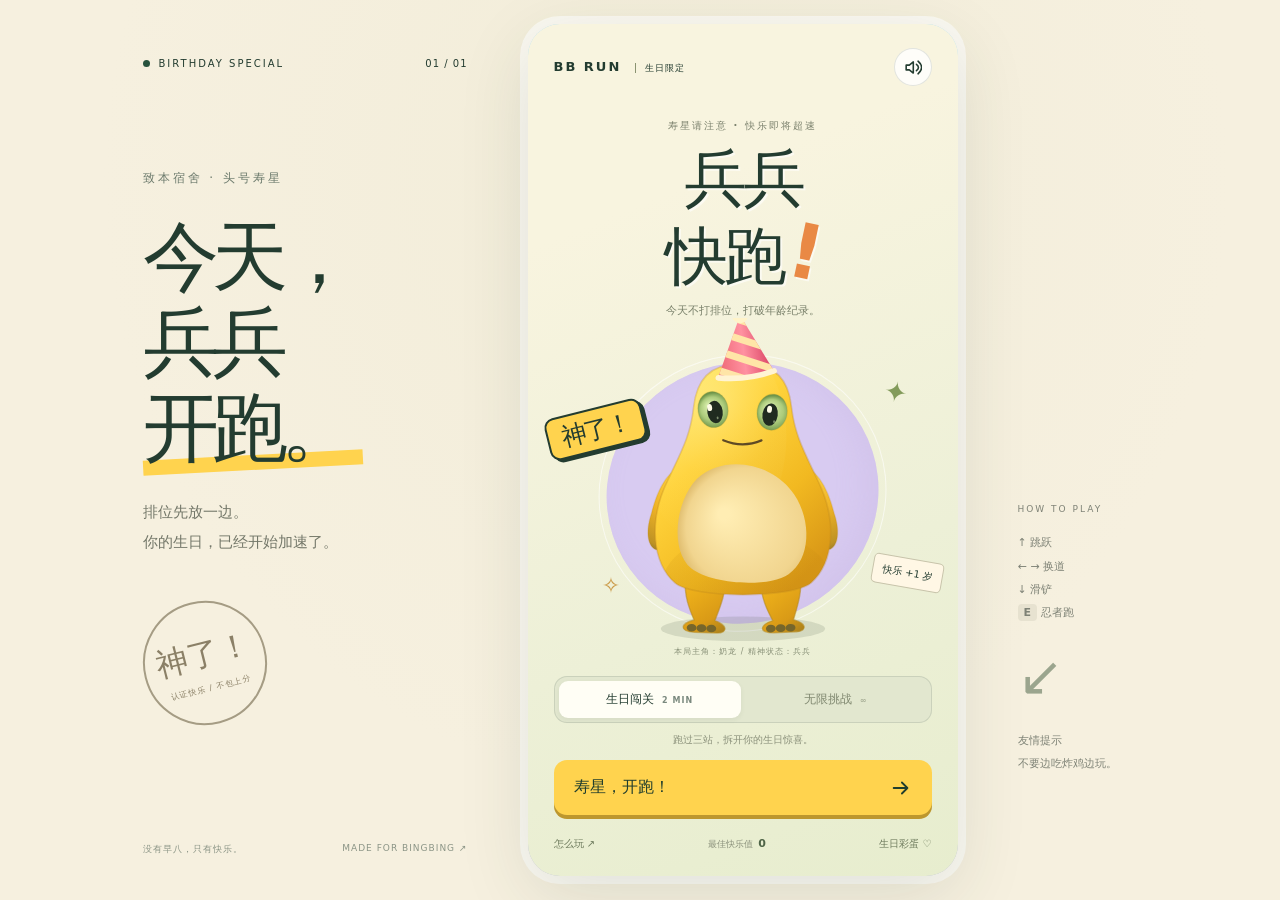
==== bingbing-run/index.html @ 2f6f2871 "Add Bingbing birthday runner in isolated bingbing-run directory" ====
<!doctype html>
<html lang="zh-CN">
<head>
  <meta charset="utf-8">
  <meta name="viewport" content="width=device-width, initial-scale=1, maximum-scale=1, viewport-fit=cover">
  <meta name="theme-color" content="#f6efdb">
  <meta name="description" content="兵兵快跑！奶龙、炸鸡、忍者跑——一份有点离谱的生日礼物。">
  <title>兵兵快跑 · 神了！寿星版</title>
  <link rel="icon" href="data:image/svg+xml,%3Csvg xmlns='http://www.w3.org/2000/svg' viewBox='0 0 64 64'%3E%3Crect width='64' height='64' rx='20' fill='%23ffce47'/%3E%3Cellipse cx='22' cy='27' rx='8' ry='10' fill='%2385ab65'/%3E%3Cellipse cx='43' cy='27' rx='8' ry='10' fill='%2385ab65'/%3E%3Cellipse cx='23' cy='29' rx='4' ry='6'/%3E%3Cellipse cx='42' cy='29' rx='4' ry='6'/%3E%3Cpath d='M23 44 Q32 49 42 44' stroke='%235b4328' fill='none' stroke-width='3'/%3E%3C/svg%3E">
  <style>
*{box-sizing:border-box} :root{--ink:#233c30;--paper:#f6f0df;--green:#28533e;--yellow:#ffd34e;--lilac:#cbb9f6;--coral:#ec755a;--muted:#7b8173;font-family:"PingFang SC","Microsoft YaHei",system-ui,sans-serif;color:var(--ink);background:var(--paper);font-synthesis:none} body{margin:0;overscroll-behavior:none}button{font:inherit;cursor:pointer;-webkit-tap-highlight-color:transparent;touch-action:manipulation;color:inherit}button:focus-visible{outline:3px solid #a17be8;outline-offset:4px}button:disabled{cursor:default}svg{width:24px;height:24px;fill:none;stroke:currentColor;stroke-width:2;stroke-linecap:round;stroke-linejoin:round}.svg-library{width:0;height:0;position:absolute}[hidden]{display:none!important}.desktop-layout{display:flex;align-items:center;justify-content:center;gap:60px;min-height:100svh;padding:24px 36px;background:radial-gradient(ellipse at 52% 20%,#eae6cd55,transparent 60%)}.editorial{width:325px;align-self:stretch;display:flex;flex-direction:column;justify-content:space-between;padding:34px 0 20px}.edition{font-size:10px;letter-spacing:2px;display:flex;align-items:center;gap:9px}.edition>span:last-child{margin-left:auto;letter-spacing:1px}.green-dot{width:7px;height:7px;border-radius:50%;background:var(--green)}.small-label{font-size:12px;letter-spacing:3px;opacity:.65}.editorial h2{font-size:76px;line-height:1.12;font-weight:900;letter-spacing:-7px;margin:27px 0}.scribble{position:relative;display:block}.scribble:after{content:"";position:absolute;height:15px;width:220px;background:var(--yellow);left:0;bottom:0;z-index:-1;transform:rotate(-3deg)}.editorial-main{isolation:isolate}.editorial-main>p{font-size:15px;line-height:2;color:#737769}.editorial-stamp{border:2px solid #a59c84;border-radius:50%;width:124px;height:124px;display:flex;justify-content:center;align-items:center;flex-direction:column;color:#8b8067;transform:rotate(-14deg);font-size:32px;font-weight:900;margin:44px 0 20px}.editorial-stamp span{font-size:8px;letter-spacing:1px;font-weight:500;margin-top:6px}.editorial-footer{font-size:9px;letter-spacing:1px;display:flex;justify-content:space-between;opacity:.5}.game-shell{position:relative;width:430px;height:min(880px,calc(100svh - 48px));min-height:590px;overflow:hidden;border-radius:32px;background:#ecf3d9;box-shadow:0 20px 70px #263e3020,0 0 0 8px #fff9;flex-shrink:0;isolation:isolate;touch-action:none;user-select:none;-webkit-user-select:none}#world{width:100%;height:100%;display:block;position:absolute;inset:0;touch-action:none}.desktop-note{width:120px;font-size:11px;line-height:2.1;align-self:flex-end;margin-bottom:90px;color:#7e8276}.desktop-note>span{font-size:9px;letter-spacing:2px}.desktop-note b{background:#e7e2d0;border-radius:4px;padding:2px 6px}.note-doodle{font-size:55px;line-height:1;margin:25px 0;color:#9ba58e}.screen{position:absolute;inset:0;z-index:5}.home-screen{display:flex;flex-direction:column;padding:24px 26px 20px;background:linear-gradient(158deg,#f8f4df 22%,#edf0d7 65%,#e7edce);overflow:hidden}.home-header{display:flex;align-items:center;justify-content:space-between;flex-shrink:0}.mini-brand{font-size:13px;letter-spacing:2px;font-weight:900}.mini-brand span{font-size:9px;letter-spacing:1px;font-weight:500;margin-left:7px;padding-left:9px;border-left:1px solid #8a9371}.icon-btn{display:grid;place-items:center;width:38px;height:38px;border:1px solid #233c3020;border-radius:50%;background:#fffc;flex-shrink:0}.icon-btn svg{width:19px;height:19px}.home-title{padding-top:28px;text-align:center;flex-shrink:0}.eyebrow{font-size:10px;letter-spacing:2px;font-weight:600;color:#7c826e}.home-title h1{font-size:63px;line-height:1.04;letter-spacing:-4px;margin:13px 0 10px;font-weight:950;text-shadow:2px 2px 0 #fff9}.home-title h1>span{display:block}.title-exclaim{color:#e98945;font-size:76px;display:inline-block;transform:rotate(12deg);margin-left:6px}.home-title p{font-size:11px;color:#79806a;margin:12px 0 0}.home-art{position:relative;min-height:150px;flex:1;isolation:isolate;margin:0 -12px}.home-art canvas{position:absolute;inset:0;width:100%;height:100%;z-index:2}.art-orbit{position:absolute;width:68%;height:75%;border-radius:50%;background:#d8cbf1;transform:rotate(-18deg);left:16%;top:13%;box-shadow:inset -10px -10px 30px #b9a7d730}.art-orbit:after{content:"";position:absolute;border:1px solid #fff9;border-radius:50%;inset:-8px}.sticker{position:absolute;z-index:3;white-space:nowrap}.sticker-one{left:4px;top:26%;transform:rotate(-14deg);background:var(--yellow);color:var(--ink);font-size:25px;font-weight:950;letter-spacing:-2px;border:2px solid var(--ink);border-radius:10px;padding:3px 13px;box-shadow:3px 3px 0 var(--ink)}.sticker-two{right:0;bottom:22%;background:#fff7e5;border:1px solid #c8c4ab;border-radius:5px;font-size:10px;padding:7px 9px;transform:rotate(10deg)}.art-star{position:absolute;font-size:28px;color:#839b5b}.star-one{right:9%;top:17%;transform:rotate(12deg)}.star-two{left:15%;bottom:19%;color:#cb9a48;font-size:22px}.art-floor{position:absolute;bottom:2%;left:0;right:0;text-align:center;font-size:8px;letter-spacing:1px;color:#889077;z-index:3}.home-actions{flex-shrink:0;padding-top:12px}.mode-tabs{display:flex;border:1px solid #233c3020;background:#e2e7cf;border-radius:13px;padding:4px;gap:4px}.mode-tab{flex:1;padding:10px 4px;border:0;background:transparent;border-radius:9px;font-size:12px;font-weight:700;color:#818971}.mode-tab span{font-size:8px;letter-spacing:1px;margin-left:4px;opacity:.6}.mode-tab.active{background:#fffef5;box-shadow:0 2px 5px #283c3010;color:var(--ink)}.mode-description{text-align:center;font-size:10px;color:#8b917b;margin:10px 0 13px}.primary-button{min-height:55px;border:0;border-radius:13px;background:var(--yellow);color:#213e2d;font-size:16px;font-weight:900;display:flex;align-items:center;justify-content:space-between;gap:12px;width:100%;padding:14px 20px;box-shadow:0 4px 0 #bd972e;transition:transform .12s,box-shadow .12s}.primary-button:active{transform:translateY(3px);box-shadow:0 1px 0 #bd972e}.primary-button svg{width:22px;height:22px}.home-bottom{display:flex;align-items:center;justify-content:space-between;margin-top:17px;color:#8b917c;gap:4px;font-size:9px}.home-bottom b{color:#4e6447;font-size:11px;margin-left:2px}.text-button{font-size:10px;background:transparent;border:0;padding:5px 0;color:#6d7a5c}.hud{position:absolute;top:0;left:0;right:0;padding:20px 20px 0;z-index:3;background:linear-gradient(#f8f3dfcc,transparent);pointer-events:none}.hud-top{display:flex;align-items:flex-start;justify-content:space-between}.score-box{display:grid;grid-template-columns:auto auto;align-items:center;gap:0 12px}.hud-label{font-size:9px;letter-spacing:1px;grid-column:1/-1}.score-box>strong{font-size:33px;font-weight:950;letter-spacing:-1px;font-variant-numeric:tabular-nums;line-height:1.3}.coin-counter{font-size:13px;color:#af7726;background:#fff9;border:1px solid #fff;border-radius:20px;padding:4px 9px}.coin-counter b{font-size:12px;color:#6a5a2b}.hud-tools{display:flex;gap:7px;pointer-events:auto}.hud-lower{display:flex;align-items:center;gap:9px;margin-top:9px}.hearts{display:flex;gap:3px}.hearts svg{width:17px;height:17px;fill:#e96e61;stroke:#e96e61;stroke-width:0}.hearts svg.empty{fill:#233c3030;stroke:none}.stage-pill{font-size:9px;background:#fff9;border:1px solid #fff;border-radius:20px;padding:5px 9px;margin-left:auto}.run-clock{font-size:12px;font-weight:850;min-width:34px;font-variant-numeric:tabular-nums}.progress-track{margin-top:8px;height:4px;border-radius:8px;background:#30452c24;overflow:hidden}.progress-track>div{height:100%;width:0;background:#315d3e;transition:width .1s linear}.power-status{margin:12px auto 0;width:max-content;font-size:11px;background:#ffda57;border:1px solid #ffefb3;padding:7px 15px;border-radius:20px;font-weight:800;box-shadow:0 3px 12px #7d6b2320}.controls{position:absolute;z-index:3;bottom:0;left:0;right:0;padding:13px 17px 15px;background:linear-gradient(transparent,#294832a0);touch-action:none}.control-row{display:flex;align-items:center;justify-content:space-between;gap:7px}.control-key{width:49px;height:49px;display:grid;place-items:center;background:#fff6;border:1.5px solid #fffa;color:#264d39;border-radius:16px;backdrop-filter:blur(5px);-webkit-backdrop-filter:blur(5px)}.control-key:active{background:#ffdb73;transform:scale(.94)}.control-key svg{width:22px;height:22px}.flip{transform:scaleX(-1)}.skill-key{display:flex;flex-direction:column;align-items:center;justify-content:center;width:76px;height:66px;border:2px solid #fff4;border-radius:24px;background:var(--yellow);box-shadow:0 4px 0 #a37729;color:#294a32;font-size:10px;font-weight:900;margin:0 5px}.skill-key svg{fill:#35583a;stroke:none;width:25px;height:25px}.skill-key:not(:disabled){animation:skill-glow 2s ease-in-out infinite}.skill-key:disabled{background:#d3d8c1;box-shadow:0 3px 0 #6e7d64;opacity:.8}.controls p{font-size:8px;color:#fffd;letter-spacing:.5px;text-align:center;margin:11px 0 0}.meme-layer{position:absolute;inset:0;pointer-events:none;z-index:6;overflow:hidden}.meme{position:absolute;width:100%;text-align:center;top:29%;font-size:56px;line-height:1.1;font-weight:950;letter-spacing:-4px;color:#ffdc4a;text-shadow:3px 3px 0 #294232,-2px -2px 0 #294232,2px -2px 0 #294232,-2px 2px 0 #294232,0 7px 0 #29423244;transform:rotate(-8deg);animation:meme-pop 1.8s both}.meme small{display:block;font-size:12px;font-weight:800;letter-spacing:1px;color:white;text-shadow:1px 2px 0 #294232;margin-top:13px}.meme.kind-hit{color:#ffd1c2;font-size:37px;letter-spacing:-2px}.meme.kind-stage{font-size:32px;letter-spacing:0;color:#fff5cf;transform:rotate(0);top:24%}.meme.kind-pickup{font-size:34px;color:#ffdb55;letter-spacing:-1px}.toast{position:absolute;z-index:7;left:50%;top:47%;transform:translateX(-50%);padding:12px 18px;background:#243e31ed;color:#fff7df;border:1px solid #ffffff30;border-radius:14px;font-size:12px;text-align:center;max-width:86%;width:max-content;box-shadow:0 4px 20px #233c3020;pointer-events:none;line-height:1.7}.countdown{position:absolute;z-index:8;inset:0;display:flex;align-items:center;justify-content:center;background:#27473633;color:var(--yellow);font-size:110px;font-weight:950;text-shadow:4px 5px 0 #213b2c;pointer-events:none}.countdown span{display:inline-block;animation:count-pop .9s both}.modal-layer{position:absolute;inset:0;z-index:10;background:#1b302477;backdrop-filter:blur(7px);-webkit-backdrop-filter:blur(7px);padding:22px;display:grid;place-items:center}.modal-card{width:100%;border:1px solid #fff9;background:#faf5e5;border-radius:25px;padding:30px 25px;box-shadow:0 10px 50px #18352630;text-align:center;max-height:100%;overflow-y:auto}.modal-card h2{font-size:30px;letter-spacing:-1px;line-height:1.3;font-weight:950;margin:17px 0 10px}.modal-card>p{font-size:12px;line-height:1.9;color:#899078}.help-grid{display:grid;grid-template-columns:1fr 1fr;text-align:left;gap:18px 15px;margin:26px 0 22px}.help-grid>div{display:grid;grid-template-columns:31px 1fr;align-items:center;gap:2px 9px}.help-grid b{font-size:28px;grid-row:1/3;color:#54744d}.help-grid strong{font-size:13px}.help-grid span{font-size:9px;color:#8c937d}.help-card .help-tip{font-size:10px;margin-bottom:23px;text-align:left;line-height:2}.secondary-button{background:transparent;border:1px solid #2c493c25;border-radius:12px;min-height:43px;width:100%;font-size:12px;margin-top:13px}.pause-card .primary-button{margin-top:27px}.result-badge{border:2px solid #8b956b;color:#7f8f5a;font-weight:950;font-size:20px;border-radius:7px;width:max-content;padding:6px 13px;transform:rotate(-9deg);margin:24px auto 12px}.result-score{border-top:1px solid #344c3020;margin-top:20px;padding-top:15px;display:flex;flex-direction:column}.result-score>span:first-child{font-size:10px;color:#7c866c}.result-score>strong{font-size:50px;font-weight:950;letter-spacing:-2px}.result-score>span:last-child{font-size:10px;color:#c18132}.result-stats{display:flex;justify-content:space-between;margin:17px 0 27px}.result-stats>div{display:flex;flex-direction:column;gap:5px;flex:1}.result-stats strong{font-size:17px}.result-stats span{font-size:9px;color:#8a927c}.result-gift{margin-top:15px;font-size:9px}.birthday-screen{background:#f6ebd7;z-index:11;overflow:hidden}.birthday-screen>canvas{position:absolute;inset:0;width:100%;height:100%;pointer-events:none;z-index:2}.birthday-inner{position:relative;z-index:3;height:100%;display:flex;align-items:center;flex-direction:column;padding:36px 29px 22px;text-align:center;justify-content:center}.birthday-tag{letter-spacing:3px;font-size:10px;border-bottom:1px solid #a7a18b;padding:0 10px 9px}.birthday-address{font-size:12px;letter-spacing:3px;margin-top:20px}.birthday-inner h2{font-size:47px;letter-spacing:-3px;line-height:1.25;font-weight:950;margin:12px 0 17px}.age-highlight{position:relative;display:inline-block;isolation:isolate}.age-highlight:after{content:"";position:absolute;background:#ffcf4c;width:100%;height:20px;bottom:5px;left:0;z-index:-1;transform:rotate(-5deg)}.birthday-inner>p{font-size:11px;line-height:2.1;color:#8b8b75;margin:0}.birthday-seal{margin:23px 0 28px;border:2px solid #b17a5e;color:#b17a5e;transform:rotate(-11deg);font-size:28px;font-weight:950;line-height:1;padding:13px 18px 9px;border-radius:7px}.birthday-seal span{display:block;font-size:8px;letter-spacing:3px;font-weight:600;margin-top:7px}.birthday-inner>.text-button{margin-top:18px;font-size:10px}.birthday-inner>.primary-button{font-size:13px;position:relative;z-index:3}.birthday-cake{width:130px;height:110px;position:relative;margin:22px 0 0;filter:drop-shadow(3px 6px 0 #d6c7ae80)}.cake-plate{position:absolute;bottom:0;width:140px;height:14px;border-radius:50%;background:#b2b99b;left:-5px}.cake-bottom{position:absolute;bottom:7px;width:120px;left:5px;height:51px;background:#e7b373;border-radius:4px 4px 15px 15px;display:flex;gap:18px;justify-content:center;align-items:center;border-bottom:10px solid #d19668}.cake-bottom:after{content:"";position:absolute;top:18px;left:0;right:0;height:6px;background:#ffefc2}.cake-bottom i{width:10px;height:10px;border-radius:50%;background:#da7564;z-index:1;transform:translateY(7px)}.cake-top{position:absolute;z-index:2;width:120px;height:32px;border-radius:50%;bottom:44px;left:5px;background:#fff4cb;border-bottom:8px solid #f5dca0}.candle{position:absolute;width:9px;height:37px;bottom:64px;left:60px;z-index:3;background:repeating-linear-gradient(40deg,#9b83bd 0,#9b83bd 5px,#eedff8 5px,#eedff8 10px);border-radius:3px}.candle i{position:absolute;bottom:100%;left:-1px;width:12px;height:19px;background:#ed9d3d;border-radius:80% 10% 65% 40%;transform:rotate(-20deg);animation:flame 1s infinite alternate}.rotate-tip{display:none}.toast:empty{display:none}.sound-off .icon-btn{opacity:.7}@keyframes count-pop{0%{transform:scale(.4);opacity:0}25%{transform:scale(1.1);opacity:1}80%{opacity:1}100%{transform:scale(1);opacity:0}}@keyframes meme-pop{0%{opacity:0;scale:.2;translate:0 20px}12%{opacity:1;scale:1.15;translate:0 0}25%{scale:1}78%{opacity:1}100%{opacity:0;translate:15px -20px;scale:1.04}}@keyframes skill-glow{50%{box-shadow:0 4px 0 #a37729,0 0 20px #ffdc6680}}@keyframes flame{to{transform:rotate(-5deg) scale(.85,1.1)}}
@media(min-width:701px) and (max-height:800px){.home-screen{padding:18px 24px 14px}.home-title{padding-top:12px}.home-title h1{font-size:52px}.title-exclaim{font-size:60px}.home-title p{margin-top:5px}.home-art{min-height:140px}.home-bottom{margin-top:13px}.home-actions{padding-top:4px}.primary-button{min-height:49px}.editorial h2{font-size:65px}.birthday-inner{padding:22px}.birthday-cake{transform:scale(.8);margin:5px 0 -10px}.birthday-inner h2{font-size:41px}.birthday-seal{margin:16px 0 20px}.birthday-address{margin-top:12px}}
@media(max-width:1150px){.desktop-layout{gap:35px}.editorial{width:260px}.editorial h2{font-size:65px}.desktop-note{display:none}}
@media(max-width:820px){.editorial{display:none}}
@media(max-width:700px){html,body{width:100%;height:100%;overflow:hidden}.desktop-layout{display:block;padding:0;min-height:0;height:100%;background:#edf0d7}.game-shell{width:100%;height:100%;height:100dvh;min-height:0;border-radius:0;box-shadow:none;max-width:500px;margin:0 auto}.home-screen{padding:calc(17px + env(safe-area-inset-top,0px)) 26px calc(18px + env(safe-area-inset-bottom,0px))}.home-title{padding-top:22px}.home-title h1{font-size:61px}.hud{padding-top:calc(16px + env(safe-area-inset-top,0px))}.controls{padding-bottom:calc(13px + env(safe-area-inset-bottom,0px))}.birthday-inner{padding-top:calc(27px + env(safe-area-inset-top,0px));padding-bottom:calc(23px + env(safe-area-inset-bottom,0px))}.modal-layer{padding-top:calc(20px + env(safe-area-inset-top,0px));padding-bottom:calc(20px + env(safe-area-inset-bottom,0px))}}
@media(max-height:740px) and (max-width:700px){.home-title{padding-top:12px}.home-title h1{font-size:51px;margin-top:9px}.title-exclaim{font-size:59px}.home-title p{margin-top:8px}.home-art{min-height:130px}.home-actions{padding-top:7px}.home-bottom{margin-top:13px}.primary-button{min-height:49px}.birthday-inner h2{font-size:41px}.birthday-seal{margin:16px 0 22px}.birthday-cake{transform:scale(.8);margin:5px 0 -10px}.birthday-address{margin-top:15px}.modal-card{padding:24px 20px}.modal-card h2{font-size:27px}.result-badge{margin-top:17px}.result-stats{margin:13px 0 20px}}
@media(max-height:610px){.home-title h1{font-size:40px;display:flex;justify-content:center;gap:2px;align-items:baseline}.home-title h1>span{display:inline}.title-exclaim{font-size:47px}.home-title .eyebrow{display:none}.home-title{padding-top:0}.home-art{min-height:100px}.home-title p{font-size:9px;margin-top:4px}.home-header{height:30px}.home-actions{padding-top:4px}.home-bottom{margin-top:9px}.art-floor{display:none}.mode-description{margin:7px 0}.home-bottom .text-button{font-size:9px}.birthday-inner h2{font-size:32px}.birthday-cake{height:80px;transform:scale(.65);margin:-12px 0 -22px}.birthday-seal{font-size:23px;padding:8px 12px;margin:13px 0 17px}.birthday-address{margin-top:10px}.birthday-inner>p{font-size:10px}.birthday-inner>.text-button{margin-top:11px}.birthday-inner>.primary-button{font-size:11px;min-height:43px}.controls{padding-top:5px}.controls p{display:none}.control-key{height:41px;width:42px}.skill-key{height:52px;width:65px}.home-screen{padding-top:12px;padding-bottom:12px}.birthday-tag{font-size:8px}.hud{padding-top:12px}.hud-lower{margin-top:2px}}
@media(orientation:landscape) and (max-height:500px){.game-shell{max-width:430px}.rotate-tip{display:block;position:absolute;z-index:15;bottom:5px;right:5px;font-size:8px;background:#fff9;padding:4px 6px;border-radius:5px}.home-art{min-height:55px}.home-title{display:none}.home-screen{padding:10px 30px}.home-actions{padding:0}.home-art .sticker-one{font-size:16px}.home-art .sticker-two{display:none}.home-bottom{margin-top:8px}.mode-tab{padding:7px 4px}.mode-description{display:none}.primary-button{min-height:42px;padding:9px 15px}.birthday-cake{display:none}.birthday-inner h2{font-size:28px;margin:6px 0}.birthday-tag,.birthday-address,.birthday-seal{display:none}.birthday-inner>p{font-size:9px}.birthday-inner>.primary-button{margin-top:10px}.birthday-inner{padding:12px 30px}.modal-card h2{font-size:22px}.help-grid{margin:10px 0;gap:9px}.help-card .help-tip{font-size:8px;margin:8px 0}.modal-card{padding:15px}.result-badge{display:none}.result-score{margin-top:8px;padding-top:6px}.result-score>strong{font-size:33px}.result-stats{margin:8px 0 12px}.result-card h2{font-size:22px;margin:8px 0}.result-card>p{margin:5px 0}.secondary-button{min-height:32px;margin-top:8px}.result-gift{margin-top:6px}}
@media(prefers-reduced-motion:reduce){.skill-key,.candle i{animation:none}.meme{animation-duration:1.4s}}

</style>
</head>
<body>
  <svg class="svg-library" aria-hidden="true"><defs>
    <symbol id="i-sound" viewBox="0 0 24 24"><path d="M4 9h4l5-4v14l-5-4H4zM17 8q5 4 0 8M19 4q9 8 0 16"/></symbol>
    <symbol id="i-muted" viewBox="0 0 24 24"><path d="M4 9h4l5-4v14l-5-4H4zM17 9l5 6m0-6-5 6"/></symbol>
    <symbol id="i-pause" viewBox="0 0 24 24"><path d="M8 5v14M16 5v14" stroke-width="4"/></symbol>
    <symbol id="i-arrow" viewBox="0 0 24 24"><path d="M4 12h15m-6-6 6 6-6 6"/></symbol>
    <symbol id="i-jump" viewBox="0 0 24 24"><path d="M5 20h14M12 16V3m-5 5 5-5 5 5"/></symbol>
    <symbol id="i-slide" viewBox="0 0 24 24"><path d="M4 20h16M12 3v12m-5-5 5 5 5-5"/></symbol>
    <symbol id="i-bolt" viewBox="0 0 24 24"><path d="m13 2-9 12h7l-1 8 10-13h-8z"/></symbol>
    <symbol id="i-heart" viewBox="0 0 24 24"><path d="M12 21 3.5 12.5C-2 6.5 6-1 12 6c6-7 14 .5 8.5 6.5z"/></symbol>
  </defs></svg>

  <main class="desktop-layout">
    <aside class="editorial" aria-label="游戏介绍">
      <div class="edition"><span class="green-dot"></span> BIRTHDAY SPECIAL <span>01 / 01</span></div>
      <div class="editorial-main"><span class="small-label">致本宿舍 · 头号寿星</span><h2>今天，<br>兵兵<span class="scribble">开跑。</span></h2>
      <p>排位先放一边。<br>你的生日，已经开始加速了。</p><div class="editorial-stamp">神了！<span>认证快乐 / 不包上分</span></div></div>
      <div class="editorial-footer"><span>没有早八，只有快乐。</span><span>MADE FOR BINGBING ↗</span></div>
    </aside>

    <section class="game-shell" id="game-shell" aria-label="兵兵快跑游戏">
      <canvas id="world" aria-label="三跑道跑酷画面"></canvas>
      <div id="hud" class="hud" hidden>
        <div class="hud-top"><div class="score-box"><span class="hud-label">快乐值</span><strong id="score">0</strong><span class="coin-counter">● <b id="coins">0</b></span></div>
          <div class="hud-tools"><button class="icon-btn sound-toggle" aria-label="关闭声音"><svg><use href="#i-sound"/></svg></button><button class="icon-btn" id="pause-button" aria-label="暂停游戏"><svg><use href="#i-pause"/></svg></button></div>
        </div>
        <div class="hud-lower"><div class="hearts" id="hearts" aria-label="剩余3条生命"></div><div class="stage-pill" id="stage-name">01 宿舍逃生</div><span class="run-clock" id="run-clock">02:00</span></div>
        <div class="progress-track"><div id="progress-fill"></div></div>
        <div class="power-status" id="power-status" hidden></div>
      </div>

      <section id="home" class="screen home-screen">
        <header class="home-header"><span class="mini-brand">BB RUN <span>生日限定</span></span><button class="icon-btn sound-toggle" aria-label="关闭声音"><svg><use href="#i-sound"/></svg></button></header>
        <div class="home-title"><span class="eyebrow">寿星请注意 · 快乐即将超速</span><h1>兵兵<span>快跑<span class="title-exclaim">!</span></span></h1><p>今天不打排位，打破年龄纪录。</p></div>
        <div class="home-art"><div class="art-orbit"></div><span class="sticker sticker-one">神了！</span><span class="sticker sticker-two">快乐 +1 岁</span><canvas id="hero" aria-label="戴生日帽的奶龙"></canvas><span class="art-star star-one">✦</span><span class="art-star star-two">✧</span><span class="art-floor">本局主角：奶龙 / 精神状态：兵兵</span></div>
        <div class="home-actions"><div class="mode-tabs" role="group" aria-label="选择模式"><button class="mode-tab active" data-mode="story" aria-pressed="true">生日闯关 <span>2 MIN</span></button><button class="mode-tab" data-mode="endless" aria-pressed="false">无限挑战 <span>∞</span></button></div>
          <p class="mode-description" id="mode-description">跑过三站，拆开你的生日惊喜。</p>
          <button class="primary-button" id="start-button"><span>寿星，开跑！</span><svg><use href="#i-arrow"/></svg></button>
          <div class="home-bottom"><button class="text-button" id="how-button">怎么玩 ↗</button><span>最佳快乐值 <b id="best-score">0</b></span><button class="text-button" id="gift-button">生日彩蛋 ♡</button></div>
        </div>
      </section>

      <div id="meme-layer" class="meme-layer" aria-live="polite"></div>
      <div id="toast" class="toast" role="status" hidden></div>
      <div id="countdown" class="countdown" hidden></div>

      <div id="controls" class="controls" hidden>
        <div class="control-row"><button class="control-key left-key" data-action="left" aria-label="向左换道"><svg class="flip"><use href="#i-arrow"/></svg></button><button class="control-key" data-action="right" aria-label="向右换道"><svg><use href="#i-arrow"/></svg></button><button class="skill-key" data-action="skill" id="skill-button"><svg><use href="#i-bolt"/></svg><span id="skill-label">忍者跑</span></button><button class="control-key" data-action="jump" aria-label="跳跃"><svg><use href="#i-jump"/></svg></button><button class="control-key" data-action="slide" aria-label="滑铲"><svg><use href="#i-slide"/></svg></button></div>
        <p id="control-hint">滑动屏幕也能操作 · 闪电按钮释放忍者跑</p>
      </div>

      <section class="modal-layer" id="help-modal" hidden aria-labelledby="help-title"><div class="modal-card help-card"><span class="eyebrow">寿星上路指南</span><h2 id="help-title">手速可以菜，<br>姿势必须帅。</h2><div class="help-grid"><div><b>↔</b><strong>左右滑</strong><span>换跑道，躲障碍</span></div><div><b>↑</b><strong>向上滑</strong><span>跳过路障和泡面</span></div><div><b>↓</b><strong>向下滑</strong><span>滑过横幅和晾衣杆</span></div><div><b>ϟ</b><strong>点忍者跑</strong><span>无敌冲刺＋吸道具</span></div></div><p class="help-tip">炸鸡加速 · 蛋糕无敌 · 金币攒大招<br>电脑：方向键 / WASD，空格跳跃，E 放大招，P 暂停。</p><button class="primary-button" id="help-close">懂了，神了！<svg><use href="#i-arrow"/></svg></button></div></section>

      <section class="modal-layer" id="pause-modal" hidden aria-labelledby="pause-title"><div class="modal-card pause-card"><span class="eyebrow">暂停一下 · 快乐不会跑掉</span><h2 id="pause-title">兵兵正在<br>中场炫鸡。</h2><p>休息好了，再来一把神操作。</p><button class="primary-button" id="resume-button">继续开跑 <svg><use href="#i-arrow"/></svg></button><button class="secondary-button" id="pause-home">回到首页</button></div></section>

      <section class="modal-layer" id="result-modal" hidden aria-labelledby="result-title"><div class="modal-card result-card"><span class="eyebrow" id="result-eyebrow">本次快乐已结算</span><div class="result-badge" id="result-badge">神了？</div><h2 id="result-title">人没事，<br>鸡桶还在。</h2><p id="result-subtitle">再跑一次，这次一定。</p><div class="result-score"><span>本次快乐值</span><strong id="result-score">0</strong><span id="new-record" hidden>✦ 新纪录！宿舍天花板 ✦</span></div><div class="result-stats"><div><strong id="result-distance">0m</strong><span>跑路距离</span></div><div><strong id="result-coins">0</strong><span>快乐金币</span></div><div><strong id="result-combo">0</strong><span>最高连击</span></div></div><button class="primary-button" id="retry-button">再来！我能神！<svg><use href="#i-arrow"/></svg></button><button class="secondary-button" id="result-home">回到首页</button><button class="text-button result-gift" id="result-gift">手速不够，祝福来凑 → 看生日彩蛋</button></div></section>

      <section class="screen birthday-screen" id="birthday" hidden aria-labelledby="birthday-title"><canvas id="confetti" aria-hidden="true"></canvas><div class="birthday-inner"><span class="birthday-tag">LEVEL UP · 年龄 +1</span><div class="birthday-cake" aria-hidden="true"><span class="candle"><i></i></span><div class="cake-top"></div><div class="cake-bottom"><i></i><i></i><i></i></div><div class="cake-plate"></div></div><span class="birthday-address">TO：兵兵</span><h2 id="birthday-title">恭喜你<br>又老了<span class="age-highlight">一岁！</span></h2><p>操作可以下饭，炸鸡必须管够。<br>新的一岁，愿你把把神了，天天快乐。</p><div class="birthday-seal">神了！<span>生日快乐认证</span></div><button class="primary-button" id="birthday-endless">年龄在涨，纪录也得涨 <svg><use href="#i-arrow"/></svg></button><button class="text-button" id="birthday-home">收下祝福，回到首页</button></div></section>
      <div id="rotate-tip" class="rotate-tip">竖着玩，寿星跑得更帅 ↗</div>
    </section>
    <aside class="desktop-note"><span>HOW TO PLAY</span><p>↑ 跳跃<br>← → 换道<br>↓ 滑铲<br><b>E</b> 忍者跑</p><div class="note-doodle">↙</div><p>友情提示<br>不要边吃炸鸡边玩。</p></aside>
  </main>
  <script>
/* Bing Bing's birthday dragon. Drawn with Canvas paths; no external assets. */
(function () {
  'use strict';

  const TAU = Math.PI * 2;
  const clamp = (n, lo, hi) => Math.max(lo, Math.min(hi, n));

  function ellipse(ctx, x, y, rx, ry, fill, rotation) {
    ctx.beginPath();
    ctx.ellipse(x, y, rx, ry, rotation || 0, 0, TAU);
    if (fill) { ctx.fillStyle = fill; ctx.fill(); }
  }

  function bodyPath(ctx) {
    ctx.beginPath();
    ctx.moveTo(0, -.975);
    ctx.bezierCurveTo(.116, -.983, .169, -.922, .179, -.817);
    ctx.bezierCurveTo(.191, -.714, .228, -.651, .274, -.552);
    ctx.bezierCurveTo(.347, -.403, .332, -.251, .250, -.178);
    ctx.bezierCurveTo(.188, -.120, -.184, -.120, -.248, -.178);
    ctx.bezierCurveTo(-.330, -.250, -.347, -.404, -.274, -.552);
    ctx.bezierCurveTo(-.228, -.651, -.190, -.714, -.179, -.817);
    ctx.bezierCurveTo(-.168, -.922, -.116, -.983, 0, -.975);
    ctx.closePath();
  }

  function drawLeg(ctx, side, phase, jump, front, idle, ninja) {
    const swing = idle ? 0 : Math.sin(phase + (side < 0 ? Math.PI : 0)) * (ninja ? .68 : 1);
    const lift = jump > .02 ? .055 * jump : Math.max(0, swing) * .055;
    const dx = side * .139 + swing * .026;
    const stretch = jump > .02 ? -.04 * jump : -swing * .012;
    ctx.save();
    ctx.translate(dx, -.156);
    ctx.rotate(side * -.04 + swing * .11);
    const leg = ctx.createLinearGradient(-.07, -.02, .075, .18);
    leg.addColorStop(0, '#f2b51b');
    leg.addColorStop(.65, '#d99a16');
    leg.addColorStop(1, '#9c791e');
    ctx.beginPath();
    ctx.moveTo(-.072, -.035);
    ctx.bezierCurveTo(-.076, .030, -.052, .079 - lift, -.035, .115 - lift + stretch);
    ctx.bezierCurveTo(-.085, .130 - lift + stretch, -.090, .158 - lift + stretch, -.031, .160 - lift + stretch);
    ctx.lineTo(.050, .160 - lift + stretch);
    ctx.bezierCurveTo(.093, .157 - lift + stretch, .087, .129 - lift + stretch, .041, .115 - lift + stretch);
    ctx.bezierCurveTo(.058, .065 - lift, .080, .006, .070, -.037);
    ctx.closePath();
    ctx.fillStyle = leg;
    ctx.fill();
    ctx.strokeStyle = '#b58b2390';
    ctx.lineWidth = .005;
    ctx.stroke();
    if (front) {
      const toeY = .144 - lift + stretch;
      for (let i = 0; i < 3; i++) {
        ellipse(ctx, -.043 + i * .036, toeY, .018, .014, '#76662b');
      }
    } else {
      ctx.beginPath();
      ctx.moveTo(-.065, .146 - lift + stretch);
      ctx.quadraticCurveTo(0, .168 - lift + stretch, .070, .146 - lift + stretch);
      ctx.strokeStyle = '#70612a';
      ctx.lineWidth = .013;
      ctx.lineCap = 'round';
      ctx.stroke();
    }
    ctx.restore();
  }

  function drawArm(ctx, side, phase, jump, front, idle, ninja) {
    const swing = idle ? Math.sin(phase * .35) * .08 : Math.sin(phase + (side < 0 ? 0 : Math.PI));
    ctx.save();
    ctx.translate(side * .227, -.575);
    // Both hands flare behind the runner in the unmistakably silly ninja pose.
    ctx.rotate(side * (ninja ? -1.03 - Math.sin(phase) * .035 : -.12 - swing * .26 - jump * .58));
    ctx.scale(side, 1);
    const arm = ctx.createLinearGradient(-.033, 0, .095, .30);
    arm.addColorStop(0, '#ffd746');
    arm.addColorStop(.50, '#efb326');
    arm.addColorStop(.86, '#be9224');
    arm.addColorStop(1, '#70632f');
    ctx.beginPath();
    ctx.moveTo(-.036, -.025);
    ctx.bezierCurveTo(.042, -.044, .077, .068, .086, .157);
    ctx.bezierCurveTo(.098, .218, .087, .274, .054, .285);
    ctx.bezierCurveTo(.040, .287, .035, .270, .039, .246);
    ctx.bezierCurveTo(.024, .286, .004, .283, .005, .249);
    ctx.bezierCurveTo(-.010, .278, -.028, .266, -.022, .232);
    ctx.bezierCurveTo(-.050, .239, -.057, .217, -.040, .190);
    ctx.bezierCurveTo(-.029, .138, -.075, .022, -.036, -.025);
    ctx.closePath();
    ctx.fillStyle = arm;
    ctx.fill();
    ctx.strokeStyle = '#bd8b1938';
    ctx.lineWidth = .005;
    ctx.stroke();
    ctx.beginPath();
    ctx.moveTo(.029, .038);
    ctx.quadraticCurveTo(.059, .100, .062, .164);
    ctx.strokeStyle = '#ffe17d70';
    ctx.lineWidth = .009;
    ctx.lineCap = 'round';
    ctx.stroke();
    ctx.restore();
  }

  function drawEyes(ctx, time, facing, happy) {
    const blinkPhase = ((time + .7) % 5.4);
    const blinking = blinkPhase > 5.24;
    for (const side of [-1, 1]) {
      const ex = side * .108;
      const ey = -.811 + (side === 1 ? .010 : 0);
      ctx.save();
      ctx.translate(ex, ey);
      ctx.rotate(side * .15);
      if (blinking) {
        ctx.beginPath();
        ctx.moveTo(-.047, .003);
        ctx.quadraticCurveTo(0, .025, .047, .003);
        ctx.lineWidth = .011;
        ctx.lineCap = 'round';
        ctx.strokeStyle = '#5e622c';
        ctx.stroke();
      } else {
        const eye = ctx.createRadialGradient(-.014, -.018, .004, .005, .005, .066);
        eye.addColorStop(0, '#d7ecaa');
        eye.addColorStop(.62, '#adcc7c');
        eye.addColorStop(1, '#6e954b');
        ellipse(ctx, 0, 0, .055, .066, eye);
        ctx.strokeStyle = '#9b983345';
        ctx.lineWidth = .004;
        ctx.stroke();
        ellipse(ctx, side * -.006 + facing * .010, .010, .028, .041, '#202b20');
        ellipse(ctx, -.011 + facing * .010, -.009, .009, .013, '#fffce7');
        ellipse(ctx, .012 + facing * .010, .033, .0035, .005, '#c6ddac88');
      }
      ctx.restore();
    }
    // Tiny, deadpan smile: the heroic expression of a very unserious dragon.
    ctx.beginPath();
    ctx.moveTo(-.071, -.699);
    ctx.quadraticCurveTo(0, happy ? -.669 : -.703, .069, -.698);
    ctx.strokeStyle = '#5f4a25';
    ctx.lineWidth = .008;
    ctx.lineCap = 'round';
    ctx.stroke();
    if (happy) {
      const cheek = ctx.createRadialGradient(0, 0, 0, 0, 0, .045);
      cheek.addColorStop(0, '#ed895d60');
      cheek.addColorStop(1, '#ed895d00');
      ellipse(ctx, -.145, -.713, .045, .025, cheek);
      ellipse(ctx, .145, -.713, .045, .025, cheek);
    }
  }

  function drawHat(ctx, time, front) {
    ctx.save();
    ctx.translate(.010, -.956);
    ctx.rotate(-.12 + Math.sin(time * 3) * .035);
    ctx.beginPath();
    ctx.moveTo(-.104, .020);
    ctx.lineTo(.006, -.200);
    ctx.lineTo(.105, .020);
    ctx.closePath();
    const hat = ctx.createLinearGradient(-.1, 0, .105, 0);
    hat.addColorStop(0, '#ed6673');
    hat.addColorStop(.5, '#ff91a1');
    hat.addColorStop(1, '#d94062');
    ctx.fillStyle = hat;
    ctx.fill();
    ctx.save();
    ctx.clip();
    ctx.strokeStyle = '#ffe5a7';
    ctx.lineWidth = .026;
    for (let i = 0; i < 4; i++) {
      ctx.beginPath();
      ctx.moveTo(-.14, -.03 - i * .073);
      ctx.lineTo(.14, .10 - i * .073);
      ctx.stroke();
    }
    ctx.restore();
    ellipse(ctx, .006, -.200, .029, .029, '#fff3c9');
    ctx.beginPath();
    ctx.moveTo(-.101, .017);
    ctx.quadraticCurveTo(0, .040, .104, .017);
    ctx.strokeStyle = '#fff4d3';
    ctx.lineCap = 'round';
    ctx.lineWidth = .021;
    ctx.stroke();
    ctx.restore();
  }

  function drawNinjaBand(ctx, time) {
    ctx.save();
    // A plain charcoal cloth wrap; deliberately no borrowed emblem.
    const flutter = Math.sin(time * 29) * .024;
    ctx.beginPath();
    ctx.moveTo(.129, -.872);
    ctx.bezierCurveTo(.231, -.927 + flutter, .280, -.888 - flutter, .354, -.927 + flutter);
    ctx.lineTo(.316, -.878 + flutter);
    ctx.bezierCurveTo(.247, -.852 - flutter, .213, -.898 + flutter, .140, -.843);
    ctx.closePath();
    ctx.fillStyle = '#243743';
    ctx.fill();
    ctx.beginPath();
    ctx.moveTo(.137, -.855);
    ctx.bezierCurveTo(.232, -.842 - flutter, .278, -.787 + flutter, .329, -.812 - flutter);
    ctx.lineTo(.301, -.768 + flutter);
    ctx.bezierCurveTo(.248, -.766 - flutter, .212, -.828 + flutter, .136, -.829);
    ctx.closePath();
    ctx.fillStyle = '#344c58';
    ctx.fill();
    ctx.beginPath();
    ctx.moveTo(-.163, -.880);
    ctx.quadraticCurveTo(0, -.851, .163, -.880);
    ctx.lineTo(.173, -.835);
    ctx.quadraticCurveTo(0, -.809, -.173, -.835);
    ctx.closePath();
    const band = ctx.createLinearGradient(0, -.883, 0, -.817);
    band.addColorStop(0, '#243642');
    band.addColorStop(.5, '#435c68');
    band.addColorStop(1, '#1a2b36');
    ctx.fillStyle = band;
    ctx.fill();
    ctx.beginPath();
    ctx.moveTo(-.153, -.870);
    ctx.quadraticCurveTo(0, -.844, .150, -.869);
    ctx.strokeStyle = '#80939b55';
    ctx.lineWidth = .006;
    ctx.stroke();
    ellipse(ctx, .153, -.854, .020, .025, '#253a46', -.3);
    ctx.restore();
  }

  function draw(ctx, x, y, size, opts) {
    opts = opts || {};
    const t = Number.isFinite(opts.time) ? opts.time : 0;
    const jump = clamp(Number(opts.jump) || 0, 0, 1);
    const facing = clamp(Number(opts.facing) || 0, -1, 1);
    const front = !!opts.front;
    const ninja = !!opts.ninja && !front;
    const idle = !!opts.idle;
    const phase = t * (idle ? 3 : ninja ? 26 : 15);
    const bounce = idle ? Math.sin(t * 2.3) * .006 : Math.abs(Math.sin(phase)) * (ninja ? .009 : .017) * (1 - jump);
    const wobble = idle ? Math.sin(t * 1.6) * .012 : Math.sin(phase) * (ninja ? .009 : .022) * (1 - jump);
    const sliding = !!opts.slide;
    ctx.save();
    try {
      ctx.translate(x, y - bounce * size);
      ctx.scale(size, size);
      ctx.rotate(wobble + facing * .055);
      if (ninja) {
        // Foreshorten the body and lean the upper half while keeping feet at (0, 0).
        ctx.transform(1.035, 0, -.065, .90, 0, 0);
      }
      if (sliding) {
        ctx.translate(0, -.025);
        ctx.scale(1.18, .57);
        ctx.rotate(facing * .10);
      }
      if (opts.invincible) {
        ctx.save();
        const aura = ctx.createRadialGradient(0, -.48, .18, 0, -.48, .69);
        aura.addColorStop(0, '#fffab000');
        aura.addColorStop(.6, '#fff0a022');
        aura.addColorStop(.80, '#fff1a04a');
        aura.addColorStop(1, '#ffdc6500');
        ellipse(ctx, 0, -.48, .63, .70, aura);
        ctx.restore();
      }

      drawLeg(ctx, -1, phase, jump, front, idle, ninja);
      drawLeg(ctx, 1, phase, jump, front, idle, ninja);
      drawArm(ctx, -1, phase, jump, front, idle, ninja);
      drawArm(ctx, 1, phase, jump, front, idle, ninja);

      const skin = ctx.createLinearGradient(-.26, -.85, .30, -.28);
      skin.addColorStop(0, '#ffe76a');
      skin.addColorStop(.29, '#ffd33b');
      skin.addColorStop(.68, '#f2b921');
      skin.addColorStop(1, '#d99817');
      bodyPath(ctx);
      ctx.fillStyle = skin;
      ctx.fill();
      ctx.strokeStyle = '#bc871e50';
      ctx.lineWidth = .006;
      ctx.stroke();

      ctx.save();
      bodyPath(ctx);
      ctx.clip();
      const shine = ctx.createRadialGradient(-.105, -.829, .003, -.095, -.73, .42);
      shine.addColorStop(0, '#fff9b950');
      shine.addColorStop(.5, '#fff0a412');
      shine.addColorStop(1, '#fff3a000');
      ellipse(ctx, -.11, -.71, .27, .39, shine);
      const bottomShade = ctx.createLinearGradient(0, -.42, 0, -.12);
      bottomShade.addColorStop(0, '#b47b0b00');
      bottomShade.addColorStop(1, '#b47b0b35');
      ellipse(ctx, .018, -.15, .32, .22, bottomShade);
      if (front) {
        const belly = ctx.createRadialGradient(-.07, -.43, .02, .045, -.36, .31);
        belly.addColorStop(0, '#ffedb3');
        belly.addColorStop(.67, '#f1d58f');
        belly.addColorStop(1, '#d4ad59');
        ctx.beginPath();
        ctx.moveTo(-.167, -.558);
        ctx.bezierCurveTo(-.066, -.651, .112, -.615, .188, -.500);
        ctx.bezierCurveTo(.253, -.403, .247, -.263, .167, -.209);
        ctx.bezierCurveTo(.098, -.160, -.114, -.170, -.189, -.231);
        ctx.bezierCurveTo(-.266, -.295, -.248, -.474, -.167, -.558);
        ctx.closePath();
        ctx.fillStyle = belly;
        ctx.fill();
      } else {
        // A soft central highlight keeps the back plush and round.
        const back = ctx.createRadialGradient(-.07, -.43, .015, 0, -.42, .30);
        back.addColorStop(0, '#ffdb4e38');
        back.addColorStop(1, '#ffdb4e00');
        ellipse(ctx, -.015, -.40, .29, .27, back);
      }
      ctx.restore();

      if (front) {
        drawEyes(ctx, t, facing, !!opts.party || !!opts.happy);
      } else if (Math.abs(facing) > .35) {
        // A sideways glance is visible when changing lanes.
        const side = facing < 0 ? -1 : 1;
        ellipse(ctx, side * .164, -.821, .019, .043, '#aecb78');
        ellipse(ctx, side * .174, -.815, .009, .026, '#243222');
        ellipse(ctx, side * .173, -.829, .003, .006, '#fffbe0');
      }
      if (ninja) drawNinjaBand(ctx, t);
      if (opts.party) drawHat(ctx, t, front);
      if (opts.invincible) {
        ctx.fillStyle = '#fffde3';
        for (let i = 0; i < 5; i++) {
          const a = t * 2.1 + i * TAU / 5;
          const px = Math.cos(a) * .40;
          const py = -.5 + Math.sin(a) * .46;
          const r = .018 + Math.sin(t * 8 + i) * .006;
          ctx.beginPath();
          ctx.moveTo(px, py - r);
          ctx.lineTo(px + r * .35, py - r * .30);
          ctx.lineTo(px + r, py);
          ctx.lineTo(px + r * .35, py + r * .30);
          ctx.lineTo(px, py + r);
          ctx.lineTo(px - r * .35, py + r * .30);
          ctx.lineTo(px - r, py);
          ctx.lineTo(px - r * .35, py - r * .30);
          ctx.closePath();
          ctx.fill();
        }
      }
    } finally {
      ctx.restore();
    }
  }

  function portrait(ctx, x, y, size, opts) {
    draw(ctx, x, y, size, Object.assign({ party: true, happy: true, idle: true }, opts || {}, { front: true }));
  }

  window.BingCharacter = { draw: draw, portrait: portrait };
}());

</script>
  <script>
(function () {
  'use strict';

  const clamp = (n, a, b) => Math.max(a, Math.min(b, n));
  const mix = (a, b, p) => a + (b - a) * p;
  const TAU = Math.PI * 2;
  const STAGES = ['宿舍出逃', '炸鸡一条街', '寿星主场'];
  const THEMES = [
    {sky: ['#a9dcff', '#e6f4ff', '#fff4da'], road: '#b9b9da', edge: '#e4ccdf', stripe: '#f8f6ff', lawn: '#a8d9ba', building: ['#ffe4ac', '#c9c5f5', '#f8bdd0']},
    {sky: ['#ffc5ad', '#ffddca', '#fff0d3'], road: '#b8becb', edge: '#ffb3aa', stripe: '#fff9e9', lawn: '#a9d9c4', building: ['#ffb1a2', '#ffdd84', '#afd5ce']},
    {sky: ['#44467d', '#7774a6', '#ecb3c5'], road: '#827dab', edge: '#bc8db9', stripe: '#f2ddff', lawn: '#8589b8', building: ['#928bc9', '#de9cae', '#9ebbd6']}
  ];

  function rounded(ctx, x, y, w, h, radius, fill, stroke) {
    ctx.beginPath();
    ctx.roundRect(x, y, w, h, Math.max(0, Math.min(radius, w / 2, h / 2)));
    if (fill) { ctx.fillStyle = fill; ctx.fill(); }
    if (stroke) { ctx.strokeStyle = stroke; ctx.stroke(); }
  }
  function ellipse(ctx, x, y, rx, ry, color) {
    ctx.beginPath(); ctx.ellipse(x, y, Math.max(.1, rx), Math.max(.1, ry), 0, 0, TAU);
    ctx.fillStyle = color; ctx.fill();
  }
  function polygon(ctx, pts, fill) {
    ctx.beginPath(); pts.forEach((p, i) => i ? ctx.lineTo(p[0], p[1]) : ctx.moveTo(p[0], p[1]));
    ctx.closePath(); ctx.fillStyle = fill; ctx.fill();
  }
  function label(ctx, text, x, y, size, color, weight) {
    ctx.fillStyle = color; ctx.font = `${weight || 800} ${size}px "Microsoft YaHei", "PingFang SC", sans-serif`;
    ctx.textAlign = 'center'; ctx.textBaseline = 'middle'; ctx.fillText(text, x, y);
  }

  class BingRun {
    constructor(canvas, callbacks) {
      this.canvas = canvas;
      this.ctx = canvas.getContext('2d', {alpha: false});
      this.callbacks = callbacks || {};
      this.width = 390; this.height = 760;
      this.destroyed = false; this.frame = 0; this.last = 0; this.uiClock = 0; this.sceneTime = 0;
      this.items = []; this.particles = []; this.floaters = [];
      this._resize = this.resize.bind(this);
      this.observer = typeof ResizeObserver !== 'undefined' ? new ResizeObserver(this._resize) : null;
      if (this.observer) this.observer.observe(canvas);
      window.addEventListener('resize', this._resize);
      this.reset(); this.resize();
      this._loop = this.loop.bind(this);
      this.frame = requestAnimationFrame(this._loop);
    }

    emit(name, value) {
      const cb = this.callbacks[name];
      if (typeof cb === 'function') cb(value);
    }
    sound(name) { this.emit('onSound', name); }
    event(text, sub, kind, duration) {
      this.emit('onEvent', {text, sub: sub || '', kind: kind || 'meme', duration: duration || 2100});
    }
    resize() {
      const rect = this.canvas.getBoundingClientRect();
      this.width = Math.max(240, rect.width || this.canvas.clientWidth || 390);
      this.height = Math.max(360, rect.height || this.canvas.clientHeight || 760);
      const dpr = Math.min(window.devicePixelRatio || 1, 2);
      this.canvas.width = Math.round(this.width * dpr);
      this.canvas.height = Math.round(this.height * dpr);
      this.ctx.setTransform(dpr, 0, 0, dpr, 0, 0);
    }
    reset() {
      this.state = {status: 'idle', mode: 'story', time: 0, distance: 0, score: 0, coins: 0, lives: 3, combo: 0, progress: 0, stage: 0, power: '', powerLeft: 0, skillReady: true, maxCombo: 0};
      this.items = []; this.particles = []; this.floaters = [];
      this.lane = 0; this.targetLane = 0; this.jumpClock = 0; this.slideClock = 0;
      this.charge = 18; this.ninjaLeft = 0; this.cakeLeft = 0; this.boostLeft = 0; this.hitLeft = 0;
      this.shake = 0; this.nextRow = 8; this.nextMeme = 18; this.row = 0; this.defuse = null;
      this.speed = 45; this.last = 0; this.uiClock = 0;
      this.emit('onUpdate', this.getState());
    }
    start(mode) {
      this.reset(); this.state.mode = mode === 'endless' ? 'endless' : 'story';
      this.state.status = 'running';
      // A welcoming trail gives the player time to find the controls.
      for (let z = 40; z <= 220; z += 23) this.add('coin', 0, z);
      this.nextRow = 0;
      this.event('兵兵，开跑！', '左右换道 · 上滑跳 · 下滑铲', 'stage', 2800);
      this.emit('onUpdate', this.getState());
    }
    pause() {
      if (this.state.status !== 'running') return;
      this.state.status = 'paused'; this.last = 0;
      this.emit('onUpdate', this.getState());
    }
    resume() {
      if (this.state.status !== 'paused') return;
      this.state.status = 'running'; this.last = 0;
      this.emit('onUpdate', this.getState());
    }
    getState() {
      return Object.assign({}, this.state, {score: Math.floor(this.state.score), distance: Math.floor(this.state.distance), powerLeft: Math.max(0, this.state.powerLeft), skillCharge: clamp(this.charge / 18, 0, 1)});
    }
    destroy() {
      this.destroyed = true; cancelAnimationFrame(this.frame);
      window.removeEventListener('resize', this._resize);
      if (this.observer) this.observer.disconnect();
    }

    action(action) {
      if (this.state.status !== 'running') return;
      if (action === 'left') this.targetLane = Math.max(-1, this.targetLane - 1);
      if (action === 'right') this.targetLane = Math.min(1, this.targetLane + 1);
      if (action === 'jump' && this.jumpClock <= 0 && this.slideClock <= 0) {
        this.jumpClock = .88; this.sound('jump');
      }
      if (action === 'slide' && this.slideClock <= 0) {
        this.jumpClock = 0; this.slideClock = .82; this.sound('slide');
      }
      if (action === 'skill' && this.charge >= 18 && this.ninjaLeft <= 0) {
        this.charge = 0; this.ninjaLeft = 7; this.state.skillReady = false;
        this.event('忍法 · 神了之术！', '7秒无敌＋全路吸金，寿星开挂很合理', 'skill', 2600);
        this.sound('skill'); this.burst(this.width / 2, this.height * .68, '#b0fff2', 22);
        this.syncPower(); this.emit('onUpdate', this.getState());
      }
    }
    add(type, lane, z) { this.items.push({type, lane, z, id: Math.random(), done: false}); }
    spawnRow() {
      const z = 405;
      const lanes = [-1, 0, 1];
      const safe = lanes[Math.floor(Math.random() * 3)];
      const first = this.row < 3;
      let obstacles = [];
      if (!first || this.row > 0) {
        const candidates = lanes.filter(l => l !== safe);
        obstacles = Math.random() < .45 && this.row > 5 ? candidates : [candidates[Math.floor(Math.random() * candidates.length)]];
        for (const l of obstacles) {
          const r = Math.random();
          this.add(r < .29 ? 'banner' : r < .63 ? 'cone' : r < .83 ? 'sock' : 'barrier', l, z);
        }
      }
      const coinLane = this.row % 4 === 0 ? 0 : safe;
      // Coin trails always indicate a clear route through their own row.
      const trailLane = obstacles.includes(coinLane) ? safe : coinLane;
      this.add('coin', trailLane, z - 12);
      this.add('coin', trailLane, z + 3);
      if (this.row % 5 === 2) this.add('burger', safe, z + 19);
      if (this.row % 9 === 5) this.add('chicken', safe, z + 19);
      if (this.row % 14 === 10) this.add('cake', safe, z + 19);
      this.row++;
    }
    jumpAmount() { return this.jumpClock > 0 ? Math.sin((1 - this.jumpClock / .88) * Math.PI) : 0; }
    invincible() { return this.ninjaLeft > 0 || this.cakeLeft > 0 || this.hitLeft > 0; }
    syncPower() {
      const s = this.state;
      if (this.ninjaLeft > 0) { s.power = '忍者跑'; s.powerLeft = this.ninjaLeft; }
      else if (this.cakeLeft > 0) { s.power = '蛋糕无敌'; s.powerLeft = this.cakeLeft; }
      else if (this.boostLeft > 0) { s.power = '炸鸡氮气'; s.powerLeft = this.boostLeft; }
      else { s.power = ''; s.powerLeft = 0; }
      s.skillReady = this.charge >= 18 && this.ninjaLeft <= 0;
    }
    hit(item) {
      if (this.invincible()) { this.burst(this.project(item.z, item.lane).x, this.project(item.z, item.lane).y - 20, '#fff0a3', 8); return; }
      this.state.lives--; this.state.combo = 0;
      this.hitLeft = 2; this.shake = .35; this.sound('hit');
      const jokes = item.type === 'banner' ? ['兵兵，头铁啊！', '下滑一下，尊重一下横幅'] : item.type === 'sock' ? ['室友的袜子，杀伤力拉满', '这波属于生化袭击'] : ['神了，精准接住！', '路这么宽，你偏挑这儿'];
      this.event(jokes[0], jokes[1], 'hit', 1900);
      this.emit('onUpdate', this.getState());
      if (this.state.lives <= 0) this.end(false, item.type === 'sock' ? '被室友的袜子单杀了' : item.type === 'banner' ? '头铁认证成功' : '这波走位，神了');
    }
    collect(item) {
      const s = this.state;
      s.combo++; s.maxCombo = Math.max(s.maxCombo, s.combo);
      const multiplier = 1 + Math.min(3, Math.floor(s.combo / 12));
      if (item.type === 'coin') {
        s.coins++; s.score += 35 * multiplier; this.charge = Math.min(18, this.charge + 1);
        this.sound('coin');
        if (this.defuse) {
          this.defuse.left--;
          if (this.defuse.left <= 0) {
            s.score += 800; this.defuse = null;
            this.event('拆了！神了！', '兵兵式残局：靠捡金币成功拆包 ＋800', 'meme', 2300);
            this.sound('defuse');
          }
        }
      } else if (item.type === 'burger') {
        s.score += 180 * multiplier; this.charge = Math.min(18, this.charge + 3);
        this.sound('power'); this.floater('炫一个 ＋180', item, '#ffe7a4');
      } else if (item.type === 'chicken') {
        s.score += 250; this.boostLeft = 4; this.cakeLeft = Math.max(this.cakeLeft, 1.1);
        this.sound('power'); this.event('炸鸡氮气已点燃', '这一桶，跑得比外卖还快', 'pickup', 1900);
      } else if (item.type === 'cake') {
        s.score += 300; this.cakeLeft = 5;
        this.sound('power'); this.event('寿星免伤，合理！', '5秒蛋糕护盾 · 尽管往前冲', 'pickup', 1900);
      }
      if (s.combo === 12 || (s.combo > 0 && s.combo % 30 === 0)) {
        this.event(s.combo >= 30 ? '神了！连吃不停！' : '这走位，神了！', `${s.combo} 连击 · 炸鸡在向你招手`, 'meme', 1500);
      }
      const p = this.project(item.z, item.lane);
      this.burst(p.x, p.y - this.height * .045 * p.s, item.type === 'coin' ? '#ffe88b' : '#ffffff', 5);
      this.syncPower();
    }
    floater(text, item, color) {
      const p = this.project(item.z, item.lane);
      this.floaters.push({text, x: p.x, y: p.y - 30, left: 1.2, color});
    }
    meme() {
      const n = Math.floor((this.state.time - 10) / 19) % 5;
      if (n === 0) {
        this.event('神 了 ！！！', '你的室友已经进入了不讲道理模式', 'meme', 2300); this.sound('meme');
      } else if (n === 1) {
        this.event('忍者的跑法，寿星的肚子', '大招亮了就点，别留着过年', 'meme', 2400); this.sound('meme');
      } else if (n === 2) {
        this.defuse = {left: 3, time: 8};
        this.event('包下了！兵兵救一下！', '8秒内捡3枚金币，拆包奖励 ＋800', 'meme', 3000); this.sound('defuse');
      } else if (n === 3) {
        this.boostLeft = Math.max(this.boostLeft, 3); this.cakeLeft = Math.max(this.cakeLeft, 3);
        this.event('前方肯德基，谁还慢跑？', '突然来点速度 · 附赠3秒无敌', 'meme', 2500); this.sound('power');
      } else {
        this.event('麦门永存，兵门大开', '薯条可以掉，寿星排面不能掉', 'meme', 2300); this.sound('meme');
      }
    }
    update(dt) {
      const s = this.state;
      s.time += dt;
      const storyTime = s.mode === 'story' ? s.time : s.time % 120;
      const nextStage = storyTime < 38 ? 0 : storyTime < 78 ? 1 : 2;
      if (nextStage !== s.stage) {
        s.stage = nextStage;
        this.nextMeme = Math.max(this.nextMeme, s.time + 4);
        this.event(nextStage === 1 ? '下一站：炸鸡自由！' : nextStage === 2 ? '寿星即将抵达现场' : '再来一圈，还是神了', nextStage === 1 ? '肯门麦门，都是兵门' : nextStage === 2 ? '前方有惊喜，别被袜子截胡' : '无限挑战继续，看看能跑多远', 'stage', 2800);
        this.sound('power');
      }
      s.progress = s.mode === 'story' ? clamp(s.time / 120, 0, 1) : (s.time % 120) / 120;
      this.jumpClock = Math.max(0, this.jumpClock - dt); this.slideClock = Math.max(0, this.slideClock - dt);
      this.ninjaLeft = Math.max(0, this.ninjaLeft - dt); this.cakeLeft = Math.max(0, this.cakeLeft - dt);
      this.boostLeft = Math.max(0, this.boostLeft - dt); this.hitLeft = Math.max(0, this.hitLeft - dt);
      this.shake = Math.max(0, this.shake - dt);
      this.syncPower();
      this.speed = 45 + Math.min(20, s.time / 6) + (this.boostLeft > 0 ? 12 : 0);
      const travel = this.speed * dt;
      s.distance += travel; s.score += travel * .48;
      this.lane = mix(this.lane, this.targetLane, Math.min(1, dt * 16));
      this.nextRow -= travel;
      if (this.nextRow <= 0) { this.spawnRow(); this.nextRow += this.row < 5 ? 59 : Math.max(45, 62 - s.time * .11); }
      const jumping = this.jumpAmount();
      for (const item of this.items) {
        item.z -= travel;
        if (item.done) continue;
        const pickup = ['coin', 'burger', 'chicken', 'cake'].includes(item.type);
        if (pickup && this.ninjaLeft > 0 && item.z < 63 && item.z > -6) {
          item.done = true; this.collect(item); continue;
        }
        if (item.z <= 3 && item.z > -travel - 5) {
          item.done = true;
          if (Math.abs(this.lane - item.lane) < (pickup ? .64 : .49)) {
            if (pickup) {
              if (jumping < .96 || item.type !== 'coin') this.collect(item);
            } else {
              const cleared = item.type === 'banner' ? this.slideClock > .02 : jumping > .38;
              if (!cleared) this.hit(item);
              else if (Math.random() < .25) { s.score += 40; this.floater('好闪！ ＋40', item, '#d9fff4'); }
            }
          }
        }
      }
      this.items = this.items.filter(it => it.z > -65 && (!it.done || !['coin', 'burger', 'chicken', 'cake'].includes(it.type)));
      if (this.defuse) {
        this.defuse.time -= dt;
        if (this.defuse.time <= 0) {
          this.defuse = null;
          this.event('队友：兵兵你人呢？', '没关系，这把主打一个快乐', 'meme', 1600);
        }
      }
      if (s.time >= this.nextMeme) { this.meme(); this.nextMeme += 19 + Math.random() * 4; }
      if (s.mode === 'story' && s.time >= 120 && s.status === 'running') this.end(true, '生日现场抵达成功');
    }
    end(won, cause) {
      if (this.state.status !== 'running') return;
      this.state.status = 'ended';
      if (won) { this.state.score += 1200; this.sound('win'); this.burst(this.width / 2, this.height * .3, '#ffe58a', 45); }
      this.emit('onUpdate', this.getState());
      this.emit('onEnd', Object.assign(this.getState(), {won, cause}));
    }
    loop(now) {
      if (this.destroyed) return;
      const dt = this.last ? clamp((now - this.last) / 1000, 0, .05) : 0;
      this.last = now; this.sceneTime += dt;
      if (this.state.status === 'running') this.update(dt);
      this.updateParticles(dt);
      this.draw();
      this.uiClock += dt;
      if (this.uiClock >= .1 && this.state.status === 'running') { this.uiClock = 0; this.emit('onUpdate', this.getState()); }
      this.frame = requestAnimationFrame(this._loop);
    }
    burst(x, y, color, count) {
      for (let i = 0; i < count; i++) {
        const a = Math.random() * TAU, speed = 25 + Math.random() * 120;
        this.particles.push({x, y, vx: Math.cos(a) * speed, vy: Math.sin(a) * speed - 45, left: .4 + Math.random() * .45, max: .85, color, size: 2 + Math.random() * 4});
      }
      if (this.particles.length > 140) this.particles.splice(0, this.particles.length - 140);
    }
    updateParticles(dt) {
      for (const p of this.particles) { p.left -= dt; p.x += p.vx * dt; p.y += p.vy * dt; p.vy += 170 * dt; }
      this.particles = this.particles.filter(p => p.left > 0);
      for (const f of this.floaters) { f.left -= dt; f.y -= 34 * dt; }
      this.floaters = this.floaters.filter(f => f.left > 0);
    }
    project(z, lane) {
      const s = 1 / (1 + Math.max(-24, z) / 83);
      return {x: this.width * .5 + lane * this.width * .288 * s, y: this.height * .29 + this.height * .58 * s, s};
    }

    draw() {
      const c = this.ctx, w = this.width, h = this.height;
      const stage = this.state.stage, theme = THEMES[stage];
      const motion = this.state.status === 'idle' ? this.sceneTime * 9 : this.state.distance;
      c.save();
      if (this.shake > 0) c.translate((Math.random() - .5) * 7 * this.shake / .35, (Math.random() - .5) * 6 * this.shake / .35);
      const sky = c.createLinearGradient(0, 0, 0, h * .65);
      sky.addColorStop(0, theme.sky[0]); sky.addColorStop(.6, theme.sky[1]); sky.addColorStop(1, theme.sky[2]);
      c.fillStyle = sky; c.fillRect(-10, -10, w + 20, h + 20);
      this.drawSky(stage);
      // Distant rounded hills make the horizon feel like a miniature world.
      ellipse(c, w * .17, h * .315, w * .35, h * .075, stage === 2 ? '#8f8eb4' : '#b2d8cf');
      ellipse(c, w * .91, h * .33, w * .42, h * .09, stage === 2 ? '#9d91b8' : '#c6dfbd');
      c.fillStyle = theme.lawn; c.fillRect(0, h * .32, w, h * .7);
      this.drawRoad(theme, motion);
      const decor = [];
      for (let i = 0; i < 12; i++) {
        let z = ((i * 49 - motion * .75) % 588 + 588) % 588 - 20;
        decor.push({z, i, side: i % 2 === 0 ? -1 : 1});
      }
      decor.sort((a, b) => b.z - a.z);
      for (const d of decor) this.drawDecor(d, theme, stage);
      // Obstacle ordering uses the same ground plane as the player.
      const sorted = this.items.slice().sort((a, b) => b.z - a.z);
      for (const it of sorted) if (it.z >= 0) this.drawItem(it);
      if (this.state.status === 'idle') {
        // A few welcoming coins keep the start screen alive.
        for (let i = 0; i < 5; i++) this.drawItem({type: 'coin', lane: 0, z: 50 + i * 48, id: i});
      }
      this.drawPlayer();
      for (const it of sorted) if (it.z < 0) this.drawItem(it);
      this.drawEffects();
      c.restore();
    }
    drawSky(stage) {
      const c = this.ctx, w = this.width, h = this.height, t = this.sceneTime;
      if (stage === 2) {
        for (let i = 0; i < 24; i++) {
          const x = ((i * 71.2 + 23) % 100) / 100 * w, y = (.08 + ((i * 13.7) % 17) / 100) * h;
          const a = .35 + .4 * Math.sin(t * 1.3 + i);
          c.globalAlpha = a; ellipse(c, x, y, i % 3 === 0 ? 2 : 1, i % 3 === 0 ? 2 : 1, '#fff8d5');
        }
        c.globalAlpha = 1;
        ellipse(c, w * .79, h * .13, w * .06, w * .06, '#fff1bc');
        ellipse(c, w * .813, h * .113, w * .052, w * .052, '#555481');
      } else {
        ellipse(c, w * .79, h * .145, w * .092, w * .092, 'rgba(255,244,183,.22)');
        ellipse(c, w * .79, h * .145, w * .064, w * .064, '#fff3b9');
        for (let j = 0; j < 3; j++) {
          const x = ((j * .42 + .1 + t * .004) % 1.5 - .2) * w, y = h * (.135 + j * .047);
          ellipse(c, x, y, w * .065, h * .014, 'rgba(255,255,255,.78)');
          ellipse(c, x + w * .04, y - h * .009, w * .043, h * .022, 'rgba(255,255,255,.78)');
          ellipse(c, x + w * .08, y, w * .053, h * .014, 'rgba(255,255,255,.78)');
        }
      }
      // Tiny pennants sit over the entrance to the birthday street.
      if (stage === 2) {
        c.strokeStyle = 'rgba(255,247,230,.6)'; c.lineWidth = 1;
        c.beginPath(); c.moveTo(0, h * .22); c.quadraticCurveTo(w * .5, h * .32, w, h * .22); c.stroke();
        for (let i = 0; i < 10; i++) {
          const x = w * (i + .5) / 10, y = h * (.22 + .05 * Math.sin(Math.PI * (i + .5) / 10));
          polygon(c, [[x - 8, y], [x + 8, y], [x, y + 16]], ['#ffc4cc', '#ffe38c', '#b4ede1'][i % 3]);
        }
      }
    }
    drawRoad(theme, motion) {
      const c = this.ctx, w = this.width, h = this.height;
      polygon(c, [[w * .43, h * .29], [w * .57, h * .29], [w * 1.36, h], [-w * .36, h]], theme.edge);
      polygon(c, [[w * .455, h * .29], [w * .545, h * .29], [w * 1.21, h], [-w * .21, h]], theme.road);
      // Perspective strips provide clear depth without noisy road texture.
      for (let i = 0; i < 18; i++) {
        const z = ((i * 34 - motion) % 612 + 612) % 612 - 21;
        const a = this.project(z, 0), b = this.project(z + 15, 0);
        const lw1 = w * .015 * a.s, lw2 = w * .015 * b.s;
        for (const lane of [-.5, .5]) {
          const x1 = w * .5 + lane * w * .288 * a.s, x2 = w * .5 + lane * w * .288 * b.s;
          polygon(c, [[x1 - lw1, a.y], [x1 + lw1, a.y], [x2 + lw2, b.y], [x2 - lw2, b.y]], theme.stripe);
        }
        if (i % 2 === 0) {
          for (const side of [-1, 1]) {
            const x1 = w * .5 + side * w * .485 * a.s, x2 = w * .5 + side * w * .485 * b.s;
            polygon(c, [[x1, a.y], [x1 + side * w * .05 * a.s, a.y], [x2 + side * w * .05 * b.s, b.y], [x2, b.y]], 'rgba(255,255,255,.5)');
          }
        }
      }
      const glow = c.createLinearGradient(0, h * .28, 0, h * .43);
      glow.addColorStop(0, 'rgba(255,248,232,.32)'); glow.addColorStop(1, 'rgba(255,248,232,0)');
      c.fillStyle = glow; c.fillRect(0, h * .28, w, h * .15);
    }
    drawDecor(d, theme, stage) {
      const c = this.ctx, w = this.width, h = this.height;
      const p = this.project(d.z, d.side * 2.18), s = p.s;
      const bw = w * .29 * s, bh = h * (.19 + (d.i % 3) * .025) * s;
      if (p.x + bw < -30 || p.x - bw > w + 30) return;
      const x = p.x - bw / 2, y = p.y - bh;
      if (d.i % 3 === 0) {
        c.strokeStyle = '#668e83'; c.lineWidth = Math.max(1, 9 * s);
        c.beginPath(); c.moveTo(p.x, p.y); c.lineTo(p.x, p.y - bh * .52); c.stroke();
        ellipse(c, p.x, p.y - bh * .65, bw * .48, bh * .36, stage === 2 ? '#667e9e' : '#6bbca5');
        ellipse(c, p.x - bw * .18, p.y - bh * .73, bw * .31, bh * .25, stage === 2 ? '#7b91af' : '#8bd2b1');
        if (stage === 2) this.balloon(p.x + bw * .18, p.y - bh * .8, 15 * s, '#ffd58a');
        return;
      }
      ellipse(c, p.x, p.y, bw * .59, 6 * s, 'rgba(52,47,80,.13)');
      rounded(c, x, y, bw, bh, 8 * s, theme.building[d.i % 3]);
      polygon(c, [[x - 5 * s, y + 5 * s], [p.x, y - bh * .19], [x + bw + 5 * s, y + 5 * s]], stage === 0 ? '#858eb6' : stage === 1 ? '#e77778' : '#7772a8');
      const shop = stage === 1 || (stage === 2 && d.i % 2 === 1);
      if (shop) {
        rounded(c, x + bw * .12, y + bh * .58, bw * .76, bh * .42, 3 * s, '#5b6982');
        const sy = y + bh * .34;
        rounded(c, x - bw * .05, sy, bw * 1.1, bh * .2, 3 * s, '#fff6e4');
        for (let j = 0; j < 6; j++) {
          c.fillStyle = j % 2 ? '#fff5e4' : (d.i % 2 ? '#f17e80' : '#ffbd59');
          c.fillRect(x - bw * .05 + j * bw * 1.1 / 6, sy, bw * 1.1 / 6, bh * .2);
        }
        if (s > .23) label(c, stage === 2 ? '寿星专享' : d.i % 2 ? '快乐炸鸡' : '神了汉堡', p.x, y + bh * .18, Math.max(5, 11 * s), '#6a4d68');
      } else {
        for (let r = 0; r < 3; r++) for (let col = 0; col < 2; col++) {
          rounded(c, x + bw * (.15 + col * .42), y + bh * (.13 + r * .24), bw * .25, bh * .15, 2 * s, stage === 2 ? '#ffe5a1' : '#eff7fb');
        }
        if (s > .4) label(c, '兵兵宿舍', p.x, y + bh * .91, 10 * s, '#69648c');
      }
      if (stage === 2 && s > .22) this.balloon(p.x + d.side * bw * .63, p.y - bh * .65, 13 * s, d.i % 2 ? '#ffaac5' : '#b6f1e6');
    }
    balloon(x, y, r, color) {
      const c = this.ctx;
      c.strokeStyle = 'rgba(255,255,255,.6)'; c.lineWidth = 1;
      c.beginPath(); c.moveTo(x, y + r); c.quadraticCurveTo(x + r * .5, y + r * 2, x, y + r * 3.7); c.stroke();
      ellipse(c, x, y, r * .8, r, color); ellipse(c, x - r * .22, y - r * .3, r * .16, r * .27, 'rgba(255,255,255,.5)');
    }
    drawItem(item) {
      const c = this.ctx, p = this.project(item.z, item.lane), scale = p.s;
      const unit = this.height * .105 * scale;
      if (item.z > 520 || p.y > this.height + unit) return;
      c.save(); c.translate(p.x, p.y); c.scale(unit / 80, unit / 80);
      const pickup = ['coin', 'burger', 'chicken', 'cake'].includes(item.type);
      ellipse(c, 0, 0, pickup ? 18 : 34, 5, 'rgba(55,46,83,.16)');
      if (pickup) c.translate(0, -8 - Math.sin(this.sceneTime * 3 + item.id * 9) * 3);
      if (item.type === 'coin') {
        const spin = .72 + .24 * Math.sin(this.sceneTime * 4 + item.id * 8);
        c.save(); c.translate(0, -20); c.scale(spin, 1);
        ellipse(c, 2, 1, 16, 19, '#d99c2b'); ellipse(c, 0, -1, 16, 19, '#ffdb65'); ellipse(c, 0, -1, 11, 14, '#ffe993');
        c.strokeStyle = '#e0a43e'; c.lineWidth = 2.4; c.beginPath(); c.moveTo(-4, -7); c.lineTo(4, -7); c.moveTo(0, -10); c.lineTo(0, 9); c.moveTo(-4, 2); c.lineTo(4, 2); c.stroke();
        c.restore();
      } else if (item.type === 'cone') {
        rounded(c, -28, -8, 56, 10, 4, '#d26062');
        polygon(c, [[-22, -8], [0, -64], [22, -8]], '#ff9c68');
        polygon(c, [[-13, -30], [-8, -43], [8, -43], [13, -30]], '#fff6df');
        polygon(c, [[-21, -10], [-17, -20], [17, -20], [21, -10]], '#fff6df');
      } else if (item.type === 'sock') {
        rounded(c, -29, -28, 58, 28, 11, '#a288bd');
        c.save(); c.rotate(-.25);
        rounded(c, -14, -47, 22, 32, 5, '#f3c9df'); rounded(c, -14, -25, 39, 16, 6, '#f3c9df');
        c.fillStyle = '#d89abf'; c.fillRect(-14, -45, 22, 7); c.restore();
        c.strokeStyle = '#8c728e'; c.lineWidth = 2.3;
        for (let i = 0; i < 3; i++) { c.beginPath(); c.moveTo(-15 + i * 15, -53); c.bezierCurveTo(-24 + i * 15, -61, -6 + i * 15, -66, -14 + i * 15, -73); c.stroke(); }
        label(c, '袜', 0, -13, 13, '#fff7fd');
      } else if (item.type === 'barrier') {
        rounded(c, -31, -45, 62, 32, 5, '#fff2cf');
        c.save(); c.beginPath(); c.rect(-30, -44, 60, 30); c.clip();
        for (let i = -3; i < 5; i++) polygon(c, [[i * 22, -45], [i * 22 + 11, -45], [i * 22 - 8, -12], [i * 22 - 19, -12]], '#f39a8b');
        c.restore(); rounded(c, -26, -15, 8, 16, 2, '#8a8daa'); rounded(c, 18, -15, 8, 16, 2, '#8a8daa');
        rounded(c, -20, -36, 40, 15, 3, '#fff7e6'); label(c, '跳一下', 0, -28, 10, '#a55e62');
      } else if (item.type === 'banner') {
        rounded(c, -39, -104, 7, 105, 2, '#7b8da5'); rounded(c, 32, -104, 7, 105, 2, '#7b8da5');
        rounded(c, -42, -106, 84, 56, 5, '#e77f9e');
        rounded(c, -37, -101, 74, 46, 3, '#ffb5ce');
        label(c, '低头！', 0, -86, 18, '#854969'); label(c, '下滑通过', 0, -65, 10, '#854969');
        rounded(c, -44, -5, 18, 7, 3, '#697b97'); rounded(c, 26, -5, 18, 7, 3, '#697b97');
      } else if (item.type === 'burger') {
        rounded(c, -24, -18, 48, 11, 6, '#e7a253'); rounded(c, -24, -38, 48, 24, 12, '#ffd68b');
        rounded(c, -26, -25, 52, 7, 3, '#8fbb79'); rounded(c, -23, -19, 46, 7, 3, '#a86c54');
        polygon(c, [[-24, -19], [1, -17], [14, -10], [20, -18]], '#ffe793');
        for (const q of [[-11,-31],[3,-34],[14,-29]]) ellipse(c,q[0],q[1],2.3,1.1,'#fff5cb');
      } else if (item.type === 'chicken') {
        for (let i = 0; i < 3; i++) {
          c.save(); c.translate((i - 1) * 14, -40 + Math.abs(i - 1) * 5); c.rotate((i - 1) * .3);
          rounded(c, -3, -14, 6, 20, 3, '#fff3d7'); ellipse(c, -3, -14, 5, 4, '#fff3d7'); ellipse(c, 3, -14, 5, 4, '#fff3d7');
          ellipse(c, 0, 7, 11, 16, '#ca8541'); ellipse(c, -2, 4, 9, 13, '#edb45f'); c.restore();
        }
        polygon(c, [[-27, -35], [27, -35], [21, -2], [-21, -2]], '#fff3e7');
        polygon(c, [[-17, -34], [-6, -34], [-5, -3], [-14, -3]], '#ed7c85');
        polygon(c, [[7, -34], [17, -34], [14, -3], [5, -3]], '#ed7c85');
        ellipse(c, 0, -17, 11, 10, '#fff6e8'); label(c, '鸡', 0, -17, 11, '#c96770');
      } else if (item.type === 'cake') {
        rounded(c, -26, -34, 52, 29, 5, '#f4aec7');
        rounded(c, -27, -38, 54, 13, 6, '#fff6e8');
        for (let i = 0; i < 5; i++) ellipse(c, -20 + i * 10, -27, 5, 7, '#fff6e8');
        rounded(c, -3, -58, 6, 20, 2, '#a3d9d2');
        ellipse(c, 0, -63, 4, 7, '#ffd36a'); ellipse(c, 0, -62, 2, 4, '#fff4bd');
        ellipse(c, -15, -37, 5, 5, '#e67b93'); ellipse(c, 15, -37, 5, 5, '#e67b93');
      }
      c.restore();
    }
    drawPlayer() {
      const c = this.ctx, w = this.width, h = this.height;
      const p = this.project(0, this.lane), j = this.jumpAmount();
      const height = h * .205, feet = p.y - j * h * .13;
      ellipse(c, p.x, p.y + 3, w * (.083 - j * .02), h * (.009 - j * .002), 'rgba(52,49,87,.2)');
      if (this.ninjaLeft > 0) {
        for (let i = 3; i > 0; i--) {
          c.globalAlpha = .045 + (3 - i) * .035;
          ellipse(c, p.x - (this.targetLane - this.lane) * i * 35, feet - height * .48 + i * 13, height * .29, height * .45, '#aaffeb');
        }
        c.globalAlpha = 1;
      }
      if (this.cakeLeft > 0 || this.ninjaLeft > 0) {
        const glow = c.createRadialGradient(p.x, feet - height * .5, height * .2, p.x, feet - height * .5, height * .64);
        glow.addColorStop(0, 'rgba(255,242,151,0)'); glow.addColorStop(.72, this.ninjaLeft > 0 ? 'rgba(148,255,226,.14)' : 'rgba(255,229,138,.15)'); glow.addColorStop(1, 'rgba(255,255,255,0)');
        c.fillStyle = glow; c.fillRect(p.x - height, feet - height * 1.3, height * 2, height * 1.7);
        c.strokeStyle = this.ninjaLeft > 0 ? 'rgba(168,255,234,.65)' : 'rgba(255,238,173,.8)'; c.lineWidth = 2;
        c.beginPath(); c.ellipse(p.x, feet - height * .47, height * .43, height * .57, 0, 0, TAU); c.stroke();
      }
      c.save();
      if (this.hitLeft > 0 && Math.floor(this.sceneTime * 14) % 2 === 0 && this.cakeLeft <= 0 && this.ninjaLeft <= 0) c.globalAlpha = .38;
      const opts = {time: this.sceneTime, jump: j, slide: this.slideClock > 0, invincible: this.cakeLeft > 0 || this.ninjaLeft > 0, party: this.state.stage === 2, facing: 0, running: this.state.status === 'running', ninja: this.ninjaLeft > 0};
      if (window.BingCharacter && typeof window.BingCharacter.draw === 'function') window.BingCharacter.draw(c, p.x, feet, height, opts);
      else this.fallbackCharacter(p.x, feet, height, opts);
      c.restore();
      if (this.boostLeft > 0) {
        const y = feet - height * .36;
        for (let i = 0; i < 6; i++) {
          const xx = p.x + Math.sin(this.sceneTime * 20 + i * 3) * height * .45;
          c.strokeStyle = i % 2 ? '#fff3bd' : '#ffc983'; c.lineWidth = 2.3;
          c.beginPath(); c.moveTo(xx, y + i * 8); c.lineTo(xx + Math.sin(i) * 6, y + i * 8 + 15); c.stroke();
        }
      }
    }
    fallbackCharacter(x, y, h, opts) {
      const c = this.ctx;
      c.save(); c.translate(x, y);
      if (opts.slide) c.scale(1.25, .58);
      const bob = Math.sin(this.sceneTime * 17) * h * .018;
      const grad = c.createLinearGradient(-h * .3, -h, h * .3, 0);
      grad.addColorStop(0, '#ffe56f'); grad.addColorStop(1, '#eebc30');
      ellipse(c, -h * .15, -h * .045, h * .15, h * .055, '#d7a52d'); ellipse(c, h * .15, -h * .045, h * .15, h * .055, '#d7a52d');
      ellipse(c, 0, -h * .45 + bob, h * .34, h * .41, grad); ellipse(c, 0, -h * .77 + bob, h * .23, h * .24, grad);
      ellipse(c, 0, -h * .38 + bob, h * .24, h * .27, '#ffe5a0');
      ellipse(c, -h * .31, -h * .45 + bob, h * .075, h * .23, '#f1c644'); ellipse(c, h * .31, -h * .45 + bob, h * .075, h * .23, '#f1c644');
      for (const side of [-1,1]) { ellipse(c, side * h * .105, -h * .83 + bob, h * .068, h * .083, '#d2e69c'); ellipse(c, side * h * .105, -h * .83 + bob, h * .035, h * .05, '#34433c'); }
      c.strokeStyle = '#785b32'; c.lineWidth = 2; c.beginPath(); c.moveTo(-h*.07,-h*.7+bob); c.lineTo(h*.07,-h*.7+bob); c.stroke();
      c.restore();
    }
    drawEffects() {
      const c = this.ctx, w = this.width, h = this.height;
      if (this.ninjaLeft > 0 || this.boostLeft > 0) {
        const alpha = .13 + Math.sin(this.sceneTime * 10) * .04;
        c.strokeStyle = `rgba(255,255,255,${alpha})`; c.lineWidth = 2;
        for (let i = 0; i < 10; i++) {
          const side = i % 2 ? -1 : 1, y = h * (.42 + ((i * .17 + this.sceneTime * .7) % .57));
          c.beginPath(); c.moveTo(w * .5 + side * w * .43, y); c.lineTo(w * .5 + side * w * .6, y + 30); c.stroke();
        }
      }
      for (const p of this.particles) {
        c.globalAlpha = Math.min(1, p.left * 2);
        rounded(c, p.x, p.y, p.size, p.size * 1.4, 1, p.color);
      }
      c.globalAlpha = 1;
      for (const f of this.floaters) {
        c.globalAlpha = Math.min(1, f.left * 2); c.lineWidth = 3; c.strokeStyle = 'rgba(67,51,88,.3)';
        label(c, f.text, f.x, f.y, Math.max(13, w * .036), f.color);
      }
      c.globalAlpha = 1;
      if (this.defuse && this.state.status === 'running') {
        const txt = `拆包挑战  ${3 - this.defuse.left}/3  ·  ${Math.ceil(this.defuse.time)}秒`;
        const ww = Math.min(w * .65, 250);
        rounded(c, (w - ww) / 2, h * .29, ww, 28, 14, 'rgba(69,64,101,.75)');
        label(c, txt, w / 2, h * .29 + 14, Math.max(11, w * .028), '#fff2bd');
      }
    }
  }
  window.BingRun = BingRun;
})();

</script>
  <script>
/* Original, locally synthesized music and effects for 兵兵快跑. */
(function () {
  'use strict';

  var storageKey = 'bingbing-audio';
  var enabled = true;
  try { enabled = window.localStorage.getItem(storageKey) !== 'off'; } catch (_) {}

  var context = null;
  var master = null;
  var musicBus = null;
  var effectsBus = null;
  var compressor = null;
  var noiseBuffer = null;
  var mode = 'menu';
  var destroyed = false;
  var activationRequested = false;
  var insideGesture = false;
  var scheduler = null;
  var step = 0;
  var nextStepAt = 0;
  var voices = new Set();
  var speechActive = false;
  var lastSpeechAt = -10000;
  var speechToken = 0;
  var previousEffect = Object.create(null);
  var resumePromise = null;

  // An original 16-bar, eighth-note melody. Negative notes are rests.
  var melody = [
    [72, -1, 76, 79, -1, 76, 74, 72],
    [77, -1, 81, 79, 77, -1, 76, 72],
    [74, 79, -1, 83, 81, 79, -1, 74],
    [76, -1, 79, 84, -1, 79, 76, -1],
    [81, 79, 76, -1, 72, -1, 76, 79],
    [77, -1, 72, 77, 81, -1, 79, 77],
    [79, 74, -1, 79, 83, 81, 79, -1],
    [74, -1, 71, 74, 79, -1, 74, 71],
    [84, -1, 79, 76, 79, 84, -1, 86],
    [81, 77, -1, 81, 84, -1, 81, 79],
    [76, -1, 79, 83, -1, 79, 76, 74],
    [81, -1, 84, 88, 86, 84, -1, 81],
    [77, 81, -1, 84, 81, -1, 79, 77],
    [79, -1, 83, 86, -1, 83, 81, 79],
    [84, 79, 76, -1, 72, 76, 79, -1],
    [74, -1, 79, 83, 86, -1, 79, -1]
  ];
  var roots = [48, 53, 55, 48, 57, 53, 55, 55, 48, 53, 52, 57, 53, 55, 48, 55];
  var eighth = 60 / 132 / 2;

  function visible() { return !document.hidden; }
  function ready() {
    return enabled && !destroyed && visible() && context && context.state === 'running';
  }
  function now() { return context ? context.currentTime : 0; }
  function midi(note) { return 440 * Math.pow(2, (note - 69) / 12); }
  function clockNow() {
    return window.performance && window.performance.now ? window.performance.now() : Date.now();
  }

  function forgetVoice(record) {
    voices.delete(record);
    record.nodes.forEach(function (node) {
      try { node.disconnect(); } catch (_) {}
    });
  }

  function stopVoices(group) {
    Array.from(voices).forEach(function (record) {
      if (group && record.group !== group) return;
      try { record.source.stop(); } catch (_) {}
      forgetVoice(record);
    });
  }

  function tone(options) {
    if (!ready()) return;
    try {
      var at = Math.max(now(), options.at === undefined ? now() : options.at);
      var duration = options.duration || 0.12;
      var oscillator = context.createOscillator();
      var envelope = context.createGain();
      var peak = options.volume === undefined ? 0.12 : options.volume;
      oscillator.type = options.type || 'triangle';
      oscillator.frequency.setValueAtTime(options.frequency || midi(options.note || 60), at);
      if (options.endFrequency) {
        oscillator.frequency.exponentialRampToValueAtTime(Math.max(20, options.endFrequency), at + duration);
      }
      envelope.gain.setValueAtTime(0.0001, at);
      envelope.gain.linearRampToValueAtTime(peak, at + Math.min(0.008, duration / 4));
      envelope.gain.exponentialRampToValueAtTime(0.0001, at + duration);
      oscillator.connect(envelope);
      envelope.connect(options.group === 'music' ? musicBus : effectsBus);
      var record = { source: oscillator, nodes: [oscillator, envelope], group: options.group || 'effect' };
      voices.add(record);
      oscillator.onended = function () { forgetVoice(record); };
      oscillator.start(at);
      oscillator.stop(at + duration + 0.02);
    } catch (_) {}
  }

  function noise(at, duration, volume, frequency, group, kind) {
    if (!ready()) return;
    try {
      var source = context.createBufferSource();
      var filter = context.createBiquadFilter();
      var envelope = context.createGain();
      source.buffer = noiseBuffer;
      source.loop = true;
      filter.type = kind || 'highpass';
      filter.frequency.setValueAtTime(frequency || 6500, at);
      filter.Q.value = 0.6;
      envelope.gain.setValueAtTime(0.0001, at);
      envelope.gain.linearRampToValueAtTime(volume, at + 0.004);
      envelope.gain.exponentialRampToValueAtTime(0.0001, at + duration);
      source.connect(filter);
      filter.connect(envelope);
      envelope.connect(group === 'music' ? musicBus : effectsBus);
      var record = { source: source, nodes: [source, filter, envelope], group: group || 'effect' };
      voices.add(record);
      source.onended = function () { forgetVoice(record); };
      source.start(at);
      source.stop(at + duration + 0.01);
    } catch (_) {}
  }

  function arpeggio(notes, at, gap, duration, volume, type) {
    notes.forEach(function (note, index) {
      tone({ note: note, at: at + index * gap, duration: duration, volume: volume, type: type });
    });
  }

  function musicStep(index, at) {
    var bar = Math.floor(index / 8) % 16;
    var beat = index % 8;
    var note = melody[bar][beat];
    var root = roots[bar];
    if (note >= 0) {
      tone({ note: note, at: at, duration: eighth * 0.76, type: 'square', volume: 0.07, group: 'music' });
      if (beat === 0) {
        tone({ note: note - 12, at: at, duration: eighth * 1.1, volume: 0.045, group: 'music' });
      }
    }
    if (beat === 0 || beat === 3 || beat === 4 || beat === 6) {
      tone({ note: root - 12 + (beat === 3 || beat === 6 ? 7 : 0), at: at,
        duration: eighth * 0.8, volume: 0.21, group: 'music' });
    }
    if (beat === 0 || beat === 4) {
      tone({ frequency: 125, endFrequency: 44, at: at, duration: 0.13, volume: 0.2, group: 'music', type: 'sine' });
    }
    if (beat === 2 || beat === 6) {
      noise(at, 0.075, 0.072, 1700, 'music', 'highpass');
      tone({ frequency: 180, endFrequency: 95, at: at, duration: 0.055, volume: 0.065, group: 'music' });
    }
    if (beat % 2 === 1) noise(at, 0.025, 0.027, 7400, 'music', 'highpass');
  }

  function scheduleMusic() {
    if (!ready() || mode !== 'running') return;
    // Avoid a backlog after a long frame, interrupted audio device, or a background tab.
    if (nextStepAt < now() - 0.1) nextStepAt = now() + 0.025;
    while (nextStepAt < now() + 0.14) {
      musicStep(step, nextStepAt);
      step = (step + 1) % 128;
      nextStepAt += eighth;
    }
  }

  function stopMusic() {
    if (scheduler !== null) window.clearInterval(scheduler);
    scheduler = null;
    stopVoices('music');
  }

  function startMusic() {
    if (!ready() || mode !== 'running' || scheduler !== null) return;
    nextStepAt = now() + 0.035;
    scheduleMusic();
    scheduler = window.setInterval(scheduleMusic, 25);
  }

  function cancelSpeech() {
    speechToken += 1;
    if (speechActive) {
      try { window.speechSynthesis.cancel(); } catch (_) {}
    }
    speechActive = false;
  }

  function silence() {
    stopMusic();
    stopVoices();
    cancelSpeech();
  }

  function makeContext() {
    if (context) return true;
    var Context = window.AudioContext || window.webkitAudioContext;
    if (!Context) return false;
    try {
      context = new Context();
      master = context.createGain();
      musicBus = context.createGain();
      effectsBus = context.createGain();
      compressor = context.createDynamicsCompressor();
      master.gain.value = enabled ? 0.65 : 0;
      musicBus.gain.value = 0.3;
      effectsBus.gain.value = 0.68;
      compressor.threshold.value = -15;
      compressor.knee.value = 16;
      compressor.ratio.value = 3;
      compressor.attack.value = 0.006;
      compressor.release.value = 0.16;
      musicBus.connect(master);
      effectsBus.connect(master);
      master.connect(compressor);
      compressor.connect(context.destination);
      noiseBuffer = context.createBuffer(1, Math.ceil(context.sampleRate * 0.3), context.sampleRate);
      var samples = noiseBuffer.getChannelData(0);
      for (var i = 0; i < samples.length; i += 1) samples[i] = Math.random() * 2 - 1;
      context.onstatechange = function () {
        if (context && context.state === 'running' && enabled && visible()) startMusic();
        else stopMusic();
      };
      return true;
    } catch (_) {
      try { if (context) context.close(); } catch (_) {}
      context = null;
      return false;
    }
  }

  function hasGesture() {
    return insideGesture || !window.navigator.userActivation || window.navigator.userActivation.isActive;
  }

  function init() {
    activationRequested = true;
    if (destroyed || !enabled || !visible() || !hasGesture()) return Promise.resolve(false);
    if (!makeContext()) return Promise.resolve(false);
    if (resumePromise) return resumePromise;
    try {
      var resuming = context.state === 'running' ? Promise.resolve() : context.resume();
      resumePromise = Promise.resolve(resuming).then(function () {
        resumePromise = null;
        if (!ready()) return false;
        master.gain.setTargetAtTime(0.65, now(), 0.015);
        startMusic();
        return true;
      }, function () {
        resumePromise = null;
        return false;
      });
      return resumePromise;
    } catch (_) { resumePromise = null; return Promise.resolve(false); }
  }

  function setEnabled(value) {
    if (destroyed) return;
    enabled = Boolean(value);
    try { window.localStorage.setItem(storageKey, enabled ? 'on' : 'off'); } catch (_) {}
    if (!enabled) {
      if (master && context) {
        try { master.gain.setTargetAtTime(0, now(), 0.008); } catch (_) {}
      }
      silence();
    } else {
      // This call normally comes directly from the sound-toggle button.
      init();
    }
  }

  function speak(text) {
    if (!ready() || !window.speechSynthesis || !window.SpeechSynthesisUtterance || speechActive) return false;
    if (clockNow() - lastSpeechAt < 4000) return false;
    try {
      if (window.speechSynthesis.speaking) return false;
      var message = String(text || '').trim().slice(0, 60);
      if (!message) return false;
      var utterance = new window.SpeechSynthesisUtterance(message);
      utterance.lang = 'zh-CN';
      utterance.rate = 1.12;
      utterance.pitch = 0.94;
      utterance.volume = 0.62;
      var available = window.speechSynthesis.getVoices();
      var chinese = available.filter(function (voice) {
        return voice.localService === true && /^zh[-_]/i.test(voice.lang);
      });
      var selected = chinese.find(function (voice) { return /^zh[-_]CN$/i.test(voice.lang); }) || chinese[0];
      // Speech is optional: skip it when no local Chinese voice is installed.
      if (!selected) return false;
      utterance.voice = selected;
      var token = ++speechToken;
      utterance.onend = utterance.onerror = function () {
        if (token === speechToken) speechActive = false;
      };
      speechActive = true;
      lastSpeechAt = clockNow();
      window.speechSynthesis.speak(utterance);
      return true;
    } catch (_) { speechActive = false; return false; }
  }

  function play(name) {
    if (!ready()) return;
    var at = now() + 0.006;
    var stamp = clockNow();
    var minimumGap = name === 'coin' ? 45 : name === 'meme' ? 400 : 70;
    if (previousEffect[name] !== undefined && stamp - previousEffect[name] < minimumGap) return;
    previousEffect[name] = stamp;
    switch (name) {
      case 'coin':
        arpeggio([84, 91], at, 0.042, 0.09, 0.12, 'sine');
        break;
      case 'jump':
        tone({ frequency: 230, endFrequency: 720, at: at, duration: 0.17, volume: 0.16 });
        break;
      case 'slide':
        noise(at, 0.17, 0.1, 1200, 'effect', 'bandpass');
        tone({ frequency: 280, endFrequency: 75, at: at, duration: 0.17, volume: 0.11 });
        break;
      case 'hit':
        noise(at, 0.12, 0.13, 700, 'effect', 'lowpass');
        tone({ frequency: 150, endFrequency: 39, at: at, duration: 0.28, volume: 0.21 });
        break;
      case 'power':
        arpeggio([60, 67, 72, 76, 79, 84], at, 0.052, 0.17, 0.14, 'triangle');
        break;
      case 'win':
        arpeggio([72, 76, 79, 84, 81, 86, 84], at, 0.12, 0.22, 0.17, 'triangle');
        [60, 64, 67, 72].forEach(function (note) {
          tone({ note: note, at: at + 0.88, duration: 0.65, volume: 0.07, type: 'triangle' });
        });
        break;
      case 'lose':
        tone({ frequency: 520, endFrequency: 70, at: at, duration: 0.53, volume: 0.15 });
        tone({ frequency: 78, endFrequency: 55, at: at + 0.5, duration: 0.22, volume: 0.18 });
        break;
      case 'meme':
        arpeggio([55, 62, 60], at, 0.11, 0.15, 0.16, 'triangle');
        speak('神了！');
        break;
      case 'defuse':
        arpeggio([81, 81, 88, 93], at, 0.09, 0.1, 0.12, 'sine');
        break;
      case 'skill':
        noise(at, 0.26, 0.1, 1100, 'effect', 'bandpass');
        arpeggio([67, 74, 79, 86], at, 0.045, 0.15, 0.15, 'triangle');
        break;
      default:
        break;
    }
  }

  function setMode(value) {
    if (destroyed || ['menu', 'running', 'paused', 'win', 'lose'].indexOf(value) < 0 || mode === value) return;
    mode = value;
    stopMusic();
    if (value === 'running') {
      startMusic();
    } else {
      stopVoices('effect');
      cancelSpeech();
      if (value === 'win' || value === 'lose') play(value);
    }
  }

  function onGesture() {
    if (!activationRequested || !enabled || destroyed || !visible()) return;
    insideGesture = true;
    init();
    insideGesture = false;
  }

  function onVisibility() {
    if (!visible()) {
      silence();
      if (context && context.state === 'running') {
        try { Promise.resolve(context.suspend()).catch(function () {}); } catch (_) {}
      }
    }
    // Returning to the page stays quiet until the next tap/key and init().
  }

  function destroy() {
    if (destroyed) return;
    destroyed = true;
    silence();
    document.removeEventListener('pointerdown', onGesture, true);
    document.removeEventListener('touchend', onGesture, true);
    document.removeEventListener('keydown', onGesture, true);
    document.removeEventListener('visibilitychange', onVisibility);
    if (context) {
      context.onstatechange = null;
      try { Promise.resolve(context.close()).catch(function () {}); } catch (_) {}
    }
    context = null;
  }

  document.addEventListener('pointerdown', onGesture, { capture: true, passive: true });
  document.addEventListener('touchend', onGesture, { capture: true, passive: true });
  document.addEventListener('keydown', onGesture, true);
  document.addEventListener('visibilitychange', onVisibility);

  window.BingAudio = Object.freeze({
    init: init,
    setEnabled: setEnabled,
    getEnabled: function () { return enabled; },
    play: play,
    setMode: setMode,
    speak: speak,
    destroy: destroy
  });
}());

</script>
  <script>
(function () {
  'use strict';
  // Older Android webviews still need a rounded-rectangle path fallback.
  if (window.CanvasRenderingContext2D && !CanvasRenderingContext2D.prototype.roundRect) {
    CanvasRenderingContext2D.prototype.roundRect = function (x,y,w,h,r) {
      r = Math.max(0,Math.min(Number(Array.isArray(r)?r[0]:r)||0,Math.abs(w)/2,Math.abs(h)/2));
      this.moveTo(x+r,y);this.lineTo(x+w-r,y);this.quadraticCurveTo(x+w,y,x+w,y+r);
      this.lineTo(x+w,y+h-r);this.quadraticCurveTo(x+w,y+h,x+w-r,y+h);
      this.lineTo(x+r,y+h);this.quadraticCurveTo(x,y+h,x,y+h-r);
      this.lineTo(x,y+r);this.quadraticCurveTo(x,y,x+r,y);this.closePath();return this;
    };
  }
  const $ = id => document.getElementById(id);
  const audio = window.BingAudio;
  let mode = 'story', ui = 'home', game = null, toastTimer = 0, heroFrame = 0, confettiFrame = 0;
  let timers = [], best = {story: 0, endless: 0}, previousBest = 0, birthdayWon = false;
  try { const saved = JSON.parse(localStorage.getItem('bingbing-records-v1') || '{}'); for (const m of ['story', 'endless']) best[m] = Math.max(0, Number(saved[m]) || 0); } catch (_) {}
  const stages = ['01 宿舍出逃', '02 炸鸡一条街', '03 寿星主场'];
  const modalIds = ['help-modal', 'pause-modal', 'result-modal'];
  function later(fn, ms) { const t = setTimeout(fn, ms); timers.push(t); return t; }
  function clearTimers() { timers.forEach(clearTimeout); timers = []; }
  function hideModals() { modalIds.forEach(id => $(id).hidden = true); }
  function clearPopups() { $('meme-layer').replaceChildren(); $('toast').hidden = true; clearTimeout(toastTimer); }
  function updateSoundButtons() {
    const enabled = audio.getEnabled();
    document.querySelectorAll('.sound-toggle').forEach(btn => {
      btn.setAttribute('aria-label', enabled ? '关闭声音' : '开启声音');
      btn.setAttribute('aria-pressed', String(enabled));
      btn.querySelector('use').setAttribute('href', enabled ? '#i-sound' : '#i-muted');
    });
  }
  document.querySelectorAll('.sound-toggle').forEach(btn => btn.addEventListener('click', () => {
    audio.init(); audio.setEnabled(!audio.getEnabled());
    if (audio.getEnabled() && ui === 'running') audio.setMode('running');
    updateSoundButtons();
  }));
  function selectMode(next) {
    mode = next === 'endless' ? 'endless' : 'story';
    document.querySelectorAll('.mode-tab').forEach(btn => { const on = btn.dataset.mode === mode; btn.classList.toggle('active', on); btn.setAttribute('aria-pressed', String(on)); });
    $('mode-description').textContent = mode === 'story' ? '跑过三站，拆开你的生日惊喜。' : '没有终点，只有更离谱的快乐纪录。';
    $('best-score').textContent = best[mode].toLocaleString('zh-CN');
  }
  document.querySelectorAll('.mode-tab').forEach(btn => btn.addEventListener('click', () => selectMode(btn.dataset.mode)));
  function toast(text, duration) { $('toast').textContent = text; $('toast').hidden = false; clearTimeout(toastTimer); toastTimer = setTimeout(() => $('toast').hidden = true, duration || 2200); }
  function onEvent(event) {
    if (ui !== 'running') return;
    const el = document.createElement('div'); el.className = 'meme kind-' + (event.kind || 'meme');
    if (event.text.length > 12) el.style.fontSize = '29px';
    else if (event.text.length > 8) el.style.fontSize = '35px';
    const title = document.createElement('span'); title.textContent = event.text;
    el.append(title);
    if (event.sub) { const sub = document.createElement('small'); sub.textContent = event.sub; el.append(sub); }
    el.style.animationDuration = (Math.min(3000, event.duration || 1900) / 1000) + 's';
    $('meme-layer').replaceChildren(el);
    setTimeout(() => el.remove(), event.duration || 1900);
    if (event.kind === 'meme' || event.kind === 'skill') audio.play('meme');
  }
  function onUpdate(s) {
    $('score').textContent = Math.floor(s.score).toLocaleString('zh-CN'); $('coins').textContent = s.coins;
    const hearts = $('hearts');
    if (hearts.dataset.count !== String(s.lives)) {
      hearts.dataset.count = s.lives; hearts.setAttribute('aria-label', '剩余' + s.lives + '条生命');
      hearts.innerHTML = [0,1,2].map(i => '<svg class="' + (i >= s.lives ? 'empty' : '') + '"><use href="#i-heart"/></svg>').join('');
    }
    $('stage-name').textContent = stages[s.stage % 3];
    const seconds = s.mode === 'endless' ? Math.floor(s.time) : Math.max(0, Math.ceil(120 - s.time));
    $('run-clock').textContent = String(Math.floor(seconds / 60)).padStart(2,'0') + ':' + String(seconds % 60).padStart(2,'0');
    $('progress-fill').style.width = (s.mode === 'endless' ? (s.time % 120 / 120) * 100 : s.progress * 100) + '%';
    $('power-status').hidden = !s.power;
    if (s.power) $('power-status').textContent = '✦ ' + s.power + ' · ' + Math.ceil(s.powerLeft) + 's';
    $('skill-button').disabled = !s.skillReady;
    $('skill-label').textContent = s.skillReady ? '忍者跑' : '充能 ' + Math.round((s.skillCharge || 0) * 100) + '%';
  }
  function onEnd(s) {
    clearTimers(); $('countdown').hidden = true; $('controls').hidden = true; $('hud').hidden = true; clearPopups();
    const newRecord = s.score > previousBest;
    best[s.mode] = Math.max(best[s.mode] || 0, s.score);
    try { localStorage.setItem('bingbing-records-v1', JSON.stringify(best)); } catch (_) {}
    selectMode(s.mode);
    if (s.won) { birthdayWon = true; showBirthday(true); return; }
    ui = 'result'; audio.setMode('lose'); hideModals(); $('result-modal').hidden = false;
    $('result-eyebrow').textContent = s.mode === 'story' ? '闯关暂时失手 · 生日照样过' : '无限挑战 · 快乐已结算';
    $('result-title').innerHTML = s.cause && s.cause.includes('袜子') ? '人还在，<br>鼻子先走了。' : '人没事，<br>鸡桶还在。';
    $('result-subtitle').textContent = s.cause || '这波走位，神了。';
    $('result-badge').textContent = s.time > 60 ? '有点神！' : '神了？';
    $('result-score').textContent = Math.floor(s.score).toLocaleString('zh-CN');
    $('new-record').hidden = !newRecord;
    $('result-distance').textContent = Math.floor(s.distance) + 'm'; $('result-coins').textContent = s.coins; $('result-combo').textContent = s.maxCombo;
    $('retry-button').firstChild.textContent = s.mode === 'story' ? '再来！蛋糕在等我！' : '再来！我能神！';
  }
  game = new window.BingRun($('world'), {onUpdate, onEvent, onEnd, onSound: name => { if (ui === 'running' && name !== 'win') audio.play(name); }});
  // Useful for local verification and the browser's own console; no network or analytics.
  window.bingGame = game;

  function showHome() {
    clearTimers(); hideModals(); clearPopups(); stopConfetti(); ui = 'home';
    $('home').hidden = false; $('birthday').hidden = true; $('countdown').hidden = true;
    $('controls').hidden = true; $('hud').hidden = true;
    game.reset(); audio.setMode('menu'); selectMode(mode); drawHero();
  }
  function startGame(nextMode) {
    audio.init(); clearTimers(); hideModals(); clearPopups(); stopConfetti();
    selectMode(nextMode || mode); previousBest = best[mode]; ui = 'countdown';
    $('home').hidden = true; $('birthday').hidden = true; $('hud').hidden = false; $('controls').hidden = false;
    game.start(mode); game.pause(); audio.setMode('paused'); countdown(false);
  }
  function countdown(resuming) {
    ui = 'countdown'; $('countdown').hidden = false;
    const values = resuming ? ['3', '2', '1'] : ['3', '2', '1', '神了！'];
    values.forEach((value, i) => later(() => {
      $('countdown').innerHTML = '';
      const span = document.createElement('span'); span.textContent = value;
      if (value.length > 1) span.style.fontSize = '62px'; $('countdown').append(span);
      audio.play(i === values.length - 1 ? 'power' : 'coin');
    }, i * 700));
    later(() => {
      $('countdown').hidden = true; ui = 'running'; game.resume(); audio.setMode('running');
      if (!resuming) { onEvent({text:'兵兵，开跑！',sub:'左右滑换道 · 上滑跳跃 · 下滑滑铲',kind:'stage',duration:2600}); toast('前方金币带路 · 忍者跑已充满，随时开大', 3200); }
    }, values.length * 700);
  }
  function pauseGame() {
    if (ui !== 'running' && ui !== 'countdown') return;
    clearTimers(); game.pause(); ui = 'paused'; $('countdown').hidden = true; clearPopups(); audio.setMode('paused'); $('pause-modal').hidden = false;
  }
  function resumeGame() { if (ui !== 'paused') return; audio.init(); $('pause-modal').hidden = true; countdown(true); }
  function action(name) { if (ui !== 'running') return; audio.init(); game.action(name); }
  $('start-button').addEventListener('click', () => startGame(mode));
  $('retry-button').addEventListener('click', () => startGame(mode));
  $('pause-button').addEventListener('click', pauseGame); $('resume-button').addEventListener('click', resumeGame);
  ['pause-home','result-home','birthday-home'].forEach(id => $(id).addEventListener('click', showHome));
  $('how-button').addEventListener('click', () => { audio.init(); $('help-modal').hidden = false; });
  $('help-close').addEventListener('click', () => $('help-modal').hidden = true);
  $('gift-button').addEventListener('click', () => showBirthday(false));
  $('result-gift').addEventListener('click', () => showBirthday(false));
  $('birthday-endless').addEventListener('click', () => startGame('endless'));
  document.querySelectorAll('[data-action]').forEach(btn => btn.addEventListener('pointerdown', e => { e.preventDefault(); action(btn.dataset.action); }));
  let touch = null;
  const canvas = $('world');
  canvas.addEventListener('pointerdown', e => { if (ui !== 'running') return; touch = {x:e.clientX,y:e.clientY,id:e.pointerId}; try { canvas.setPointerCapture(e.pointerId); } catch (_) {} });
  canvas.addEventListener('pointermove', e => {
    if (!touch || e.pointerId !== touch.id || ui !== 'running') return;
    const dx = e.clientX - touch.x, dy = e.clientY - touch.y;
    if (Math.max(Math.abs(dx),Math.abs(dy)) < 24) return;
    action(Math.abs(dx) > Math.abs(dy) ? (dx > 0 ? 'right' : 'left') : (dy < 0 ? 'jump' : 'slide'));
    touch = null;
  });
  canvas.addEventListener('pointerup', () => touch = null); canvas.addEventListener('pointercancel', () => touch = null);
  canvas.addEventListener('contextmenu', e => e.preventDefault());
  document.addEventListener('keydown', e => {
    if (e.ctrlKey || e.metaKey || e.altKey || e.target.matches('input,textarea')) return;
    const keys = {ArrowLeft:'left',a:'left',A:'left',ArrowRight:'right',d:'right',D:'right',ArrowUp:'jump',w:'jump',W:'jump',' ':'jump',ArrowDown:'slide',s:'slide',S:'slide',e:'skill',E:'skill'};
    if (keys[e.key] && (ui === 'running' || ui === 'countdown')) { e.preventDefault(); if (!e.repeat) action(keys[e.key]); }
    if (e.key === 'Escape' || e.key.toLowerCase() === 'p') { if (ui === 'running' || ui === 'countdown') pauseGame(); else if (ui === 'paused') resumeGame(); else $('help-modal').hidden = true; }
  });
  document.addEventListener('visibilitychange', () => { if (document.hidden) pauseGame(); });
  window.addEventListener('pagehide', () => { pauseGame(); audio.setMode('paused'); });

  function drawHero() {
    cancelAnimationFrame(heroFrame);
    const art = $('hero'), ctx = art.getContext('2d');
    function paint(t) {
      if (ui !== 'home') return;
      const rect = art.getBoundingClientRect();
      if (rect.width < 1 || rect.height < 1) { heroFrame = requestAnimationFrame(paint); return; }
      const dpr = Math.min(devicePixelRatio || 1,2);
      if (art.width !== Math.round(rect.width*dpr) || art.height !== Math.round(rect.height*dpr)) { art.width = Math.round(rect.width*dpr); art.height = Math.round(rect.height*dpr); }
      ctx.setTransform(dpr,0,0,dpr,0,0); ctx.clearRect(0,0,rect.width,rect.height);
      const h = Math.min(rect.height * .79,rect.width * .70), feet = rect.height * .90;
      ctx.beginPath(); ctx.ellipse(rect.width/2,feet-1,h*.30,h*.045,0,0,Math.PI*2); ctx.fillStyle='#4b594626'; ctx.fill();
      window.BingCharacter.portrait(ctx,rect.width/2,feet,h,{time:t/1000,party:true,happy:true,idle:true});
      heroFrame = requestAnimationFrame(paint);
    }
    heroFrame = requestAnimationFrame(paint);
  }
  function showBirthday(won) {
    clearTimers(); hideModals(); clearPopups(); ui = 'birthday'; game.pause();
    $('countdown').hidden = true; $('home').hidden = true; $('hud').hidden = true; $('controls').hidden = true; $('birthday').hidden = false;
    audio.init().then(() => {
      if (ui !== 'birthday') return;
      audio.setMode('win'); audio.speak('兵兵，恭喜你又老了一岁！神了！');
    });
    $('birthday').dataset.won = String(Boolean(won || birthdayWon)); startConfetti();
  }
  function stopConfetti() { cancelAnimationFrame(confettiFrame); confettiFrame = 0; }
  function startConfetti() {
    stopConfetti(); const canvas = $('confetti'), ctx = canvas.getContext('2d');
    const rect = $('game-shell').getBoundingClientRect(), w=rect.width,h=rect.height,dpr=Math.min(devicePixelRatio||1,2);
    canvas.width=w*dpr; canvas.height=h*dpr; ctx.setTransform(dpr,0,0,dpr,0,0);
    const reduced=window.matchMedia('(prefers-reduced-motion: reduce)').matches;
    const colors=['#e9a1a5','#a7b68b','#d8b54b','#b8a2cc','#f7c57f'];
    const pieces=Array.from({length:reduced?22:65},()=>({x:Math.random()*w,y:Math.random()*h-h,v:35+Math.random()*65,s:3+Math.random()*5,a:Math.random()*6.3,spin:(Math.random()-.5)*4,c:colors[Math.floor(Math.random()*colors.length)]}));
    let last=0,elapsed=0;
    function paint(t) {
      if (ui !== 'birthday') return;
      const dt=Math.min((t-(last||t))/1000,.05);last=t;elapsed+=dt;
      ctx.clearRect(0,0,w,h);
      pieces.forEach(p=>{ if (!reduced) {p.y+=p.v*dt;p.x+=Math.sin(p.a)*10*dt;p.a+=p.spin*dt;if(p.y>h+10){p.y=-15;p.x=Math.random()*w;}} else if(elapsed<.1){p.y=Math.random()*h;}
        ctx.save();ctx.translate(p.x,p.y);ctx.rotate(p.a);ctx.globalAlpha=.65;ctx.fillStyle=p.c;ctx.fillRect(-p.s/2,-p.s,p.s,p.s*1.7);ctx.restore(); });
      confettiFrame=requestAnimationFrame(paint);
    }
    confettiFrame=requestAnimationFrame(paint);
  }
  selectMode('story'); updateSoundButtons(); drawHero();
})();

</script>
</body>
</html>
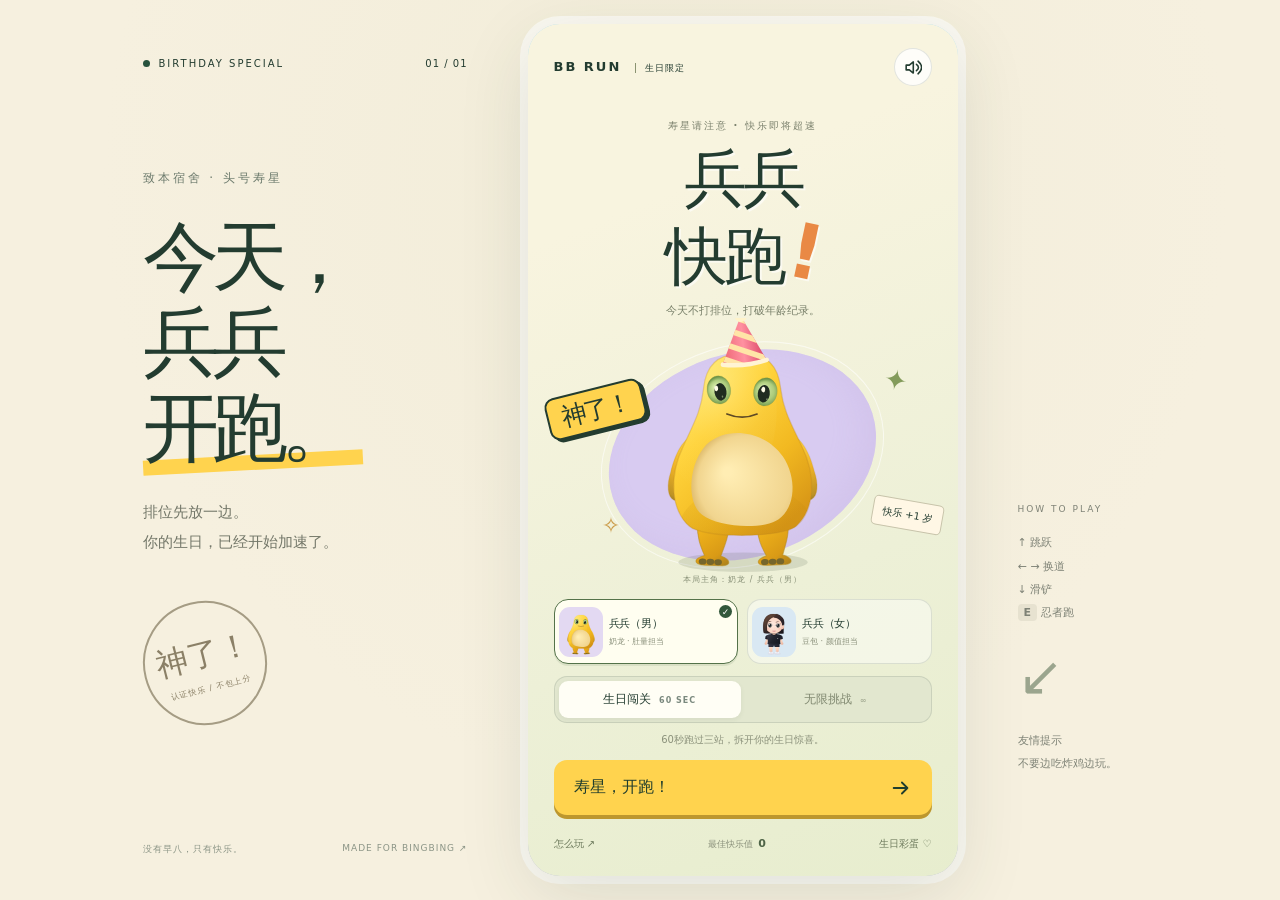
==== commit 2ea67de5: "Shorten birthday run to 60 seconds and add selectable Doubao character" ====
--- a/bingbing-run/index.html
+++ b/bingbing-run/index.html
@@ -4,7 +4,8 @@
   <meta charset="utf-8">
   <meta name="viewport" content="width=device-width, initial-scale=1, maximum-scale=1, viewport-fit=cover">
   <meta name="theme-color" content="#f6efdb">
-  <meta name="description" content="兵兵快跑！奶龙、炸鸡、忍者跑——一份有点离谱的生日礼物。">
+  <meta name="description" content="兵兵快跑！豆包和奶龙双角色、60秒生日闯关——一份有点离谱的生日礼物。">
+  <meta name="bingbing-version" content="2">
   <title>兵兵快跑 · 神了！寿星版</title>
   <link rel="icon" href="data:image/svg+xml,%3Csvg xmlns='http://www.w3.org/2000/svg' viewBox='0 0 64 64'%3E%3Crect width='64' height='64' rx='20' fill='%23ffce47'/%3E%3Cellipse cx='22' cy='27' rx='8' ry='10' fill='%2385ab65'/%3E%3Cellipse cx='43' cy='27' rx='8' ry='10' fill='%2385ab65'/%3E%3Cellipse cx='23' cy='29' rx='4' ry='6'/%3E%3Cellipse cx='42' cy='29' rx='4' ry='6'/%3E%3Cpath d='M23 44 Q32 49 42 44' stroke='%235b4328' fill='none' stroke-width='3'/%3E%3C/svg%3E">
   <style>
@@ -17,6 +18,20 @@
 @media(max-height:610px){.home-title h1{font-size:40px;display:flex;justify-content:center;gap:2px;align-items:baseline}.home-title h1>span{display:inline}.title-exclaim{font-size:47px}.home-title .eyebrow{display:none}.home-title{padding-top:0}.home-art{min-height:100px}.home-title p{font-size:9px;margin-top:4px}.home-header{height:30px}.home-actions{padding-top:4px}.home-bottom{margin-top:9px}.art-floor{display:none}.mode-description{margin:7px 0}.home-bottom .text-button{font-size:9px}.birthday-inner h2{font-size:32px}.birthday-cake{height:80px;transform:scale(.65);margin:-12px 0 -22px}.birthday-seal{font-size:23px;padding:8px 12px;margin:13px 0 17px}.birthday-address{margin-top:10px}.birthday-inner>p{font-size:10px}.birthday-inner>.text-button{margin-top:11px}.birthday-inner>.primary-button{font-size:11px;min-height:43px}.controls{padding-top:5px}.controls p{display:none}.control-key{height:41px;width:42px}.skill-key{height:52px;width:65px}.home-screen{padding-top:12px;padding-bottom:12px}.birthday-tag{font-size:8px}.hud{padding-top:12px}.hud-lower{margin-top:2px}}
 @media(orientation:landscape) and (max-height:500px){.game-shell{max-width:430px}.rotate-tip{display:block;position:absolute;z-index:15;bottom:5px;right:5px;font-size:8px;background:#fff9;padding:4px 6px;border-radius:5px}.home-art{min-height:55px}.home-title{display:none}.home-screen{padding:10px 30px}.home-actions{padding:0}.home-art .sticker-one{font-size:16px}.home-art .sticker-two{display:none}.home-bottom{margin-top:8px}.mode-tab{padding:7px 4px}.mode-description{display:none}.primary-button{min-height:42px;padding:9px 15px}.birthday-cake{display:none}.birthday-inner h2{font-size:28px;margin:6px 0}.birthday-tag,.birthday-address,.birthday-seal{display:none}.birthday-inner>p{font-size:9px}.birthday-inner>.primary-button{margin-top:10px}.birthday-inner{padding:12px 30px}.modal-card h2{font-size:22px}.help-grid{margin:10px 0;gap:9px}.help-card .help-tip{font-size:8px;margin:8px 0}.modal-card{padding:15px}.result-badge{display:none}.result-score{margin-top:8px;padding-top:6px}.result-score>strong{font-size:33px}.result-stats{margin:8px 0 12px}.result-card h2{font-size:22px;margin:8px 0}.result-card>p{margin:5px 0}.secondary-button{min-height:32px;margin-top:8px}.result-gift{margin-top:6px}}
 @media(prefers-reduced-motion:reduce){.skill-key,.candle i{animation:none}.meme{animation-duration:1.4s}}
+.character-tabs{display:flex;flex-shrink:0;gap:9px;padding-top:9px}
+.character-choice{position:relative;min-width:0;flex:1;display:flex;align-items:center;gap:6px;text-align:left;min-height:65px;padding:6px 8px 6px 4px;border:1.5px solid #233c3020;border-radius:14px;background:#ffffff70;transition:border-color .15s,background .15s;overflow:hidden}
+.character-choice>canvas{display:block;width:44px;height:50px;flex-shrink:0;border-radius:11px;background:#e3d9f2}
+.character-choice[data-character=doubao]>canvas{background:#d9e8f3}
+.character-choice>span{display:flex;flex-direction:column;gap:5px;white-space:nowrap}
+.character-choice strong{font-size:11px;font-weight:850;letter-spacing:-.2px}.character-choice small{font-size:8px;color:#8c927d}
+.character-choice>i{font-style:normal;font-size:9px;position:absolute;right:5px;top:5px;width:13px;height:13px;display:grid;place-items:center;border-radius:50%;background:#32573b;color:#fff;opacity:0}
+.character-choice.active{border-color:#547249;background:#fffef0;box-shadow:0 2px 0 #54724920}.character-choice.active>i{opacity:1}
+.home-screen[data-character=doubao] .art-orbit{background:#ccdfed}.home-screen[data-character=doubao] .sticker-one{background:#edd0e7}
+@media(max-width:700px) and (max-height:740px){.home-title h1{display:flex;align-items:baseline;justify-content:center;gap:3px;font-size:45px;letter-spacing:-3px;line-height:1.1;margin:9px 0}.home-title h1>span{display:inline}.title-exclaim{font-size:52px}.home-title{padding-top:8px}.home-title p{margin-top:5px;font-size:10px}.home-art{min-height:120px}.character-tabs{padding-top:7px}.character-choice{min-height:60px;padding-top:4px;padding-bottom:4px}.home-actions{padding-top:9px}}
+@media(min-width:701px) and (max-height:800px){.home-title h1{font-size:43px}.title-exclaim{font-size:50px}.home-title{padding-top:8px}.home-art{min-height:100px}.character-choice{min-height:59px}.character-tabs{padding-top:6px}}
+@media(max-width:375px){.character-choice{gap:3px;padding-right:4px}.character-choice strong{font-size:10px}.character-choice small{font-size:7px}.character-choice>canvas{width:40px;height:46px}}
+@media(max-height:610px){.character-choice{min-height:48px;padding:3px}.character-choice>canvas{width:34px;height:40px}.character-choice>span{gap:3px}.character-tabs{padding-top:4px}.home-art{min-height:70px}.home-title p{display:none}.home-title h1{font-size:36px;margin:5px 0}.title-exclaim{font-size:42px}.home-actions{padding-top:5px}}
+@media(orientation:landscape) and (max-height:500px){.character-tabs{padding-top:0}.character-choice{min-height:37px;padding:2px 4px}.character-choice>canvas{width:28px;height:32px}.character-choice small{display:none}.home-art{min-height:30px}.home-screen{padding:6px 26px}}
 
 </style>
 </head>
@@ -46,7 +61,7 @@
         <div class="hud-top"><div class="score-box"><span class="hud-label">快乐值</span><strong id="score">0</strong><span class="coin-counter">● <b id="coins">0</b></span></div>
           <div class="hud-tools"><button class="icon-btn sound-toggle" aria-label="关闭声音"><svg><use href="#i-sound"/></svg></button><button class="icon-btn" id="pause-button" aria-label="暂停游戏"><svg><use href="#i-pause"/></svg></button></div>
         </div>
-        <div class="hud-lower"><div class="hearts" id="hearts" aria-label="剩余3条生命"></div><div class="stage-pill" id="stage-name">01 宿舍逃生</div><span class="run-clock" id="run-clock">02:00</span></div>
+        <div class="hud-lower"><div class="hearts" id="hearts" aria-label="剩余3条生命"></div><div class="stage-pill" id="stage-name">01 宿舍逃生</div><span class="run-clock" id="run-clock">01:00</span></div>
         <div class="progress-track"><div id="progress-fill"></div></div>
         <div class="power-status" id="power-status" hidden></div>
       </div>
@@ -54,9 +69,13 @@
       <section id="home" class="screen home-screen">
         <header class="home-header"><span class="mini-brand">BB RUN <span>生日限定</span></span><button class="icon-btn sound-toggle" aria-label="关闭声音"><svg><use href="#i-sound"/></svg></button></header>
         <div class="home-title"><span class="eyebrow">寿星请注意 · 快乐即将超速</span><h1>兵兵<span>快跑<span class="title-exclaim">!</span></span></h1><p>今天不打排位，打破年龄纪录。</p></div>
-        <div class="home-art"><div class="art-orbit"></div><span class="sticker sticker-one">神了！</span><span class="sticker sticker-two">快乐 +1 岁</span><canvas id="hero" aria-label="戴生日帽的奶龙"></canvas><span class="art-star star-one">✦</span><span class="art-star star-two">✧</span><span class="art-floor">本局主角：奶龙 / 精神状态：兵兵</span></div>
-        <div class="home-actions"><div class="mode-tabs" role="group" aria-label="选择模式"><button class="mode-tab active" data-mode="story" aria-pressed="true">生日闯关 <span>2 MIN</span></button><button class="mode-tab" data-mode="endless" aria-pressed="false">无限挑战 <span>∞</span></button></div>
-          <p class="mode-description" id="mode-description">跑过三站，拆开你的生日惊喜。</p>
+        <div class="home-art"><div class="art-orbit"></div><span class="sticker sticker-one">神了！</span><span class="sticker sticker-two">快乐 +1 岁</span><canvas id="hero" aria-label="奶龙 · 兵兵（男）"></canvas><span class="art-star star-one">✦</span><span class="art-star star-two">✧</span><span class="art-floor" id="selected-character-label">本局主角：奶龙 / 兵兵（男）</span></div>
+        <div class="character-tabs" role="group" aria-label="选择开跑角色">
+          <button class="character-choice active" id="choose-nailong" data-character="nailong" aria-pressed="true"><canvas id="avatar-nailong" aria-hidden="true"></canvas><span><strong>兵兵（男）</strong><small>奶龙 · 肚量担当</small></span><i aria-hidden="true">✓</i></button>
+          <button class="character-choice" id="choose-doubao" data-character="doubao" aria-pressed="false"><canvas id="avatar-doubao" aria-hidden="true"></canvas><span><strong>兵兵（女）</strong><small>豆包 · 颜值担当</small></span><i aria-hidden="true">✓</i></button>
+        </div>
+        <div class="home-actions"><div class="mode-tabs" role="group" aria-label="选择模式"><button class="mode-tab active" data-mode="story" aria-pressed="true">生日闯关 <span>60 SEC</span></button><button class="mode-tab" data-mode="endless" aria-pressed="false">无限挑战 <span>∞</span></button></div>
+          <p class="mode-description" id="mode-description">60秒跑过三站，拆开你的生日惊喜。</p>
           <button class="primary-button" id="start-button"><span>寿星，开跑！</span><svg><use href="#i-arrow"/></svg></button>
           <div class="home-bottom"><button class="text-button" id="how-button">怎么玩 ↗</button><span>最佳快乐值 <b id="best-score">0</b></span><button class="text-button" id="gift-button">生日彩蛋 ♡</button></div>
         </div>
@@ -450,12 +469,554 @@
 
 </script>
   <script>
+/* Birthday guest: Doubao. Offline Canvas artwork with a shared feet anchor. */
+(function () {
+  'use strict';
+
+  const TAU = Math.PI * 2;
+  const clamp = (n, a, b) => Math.max(a, Math.min(b, n));
+
+  function ellipse(ctx, x, y, rx, ry, fill, angle) {
+    ctx.beginPath();
+    ctx.ellipse(x, y, rx, ry, angle || 0, 0, TAU);
+    ctx.fillStyle = fill;
+    ctx.fill();
+  }
+
+  function gradient(ctx, x1, y1, x2, y2, stops) {
+    const paint = ctx.createLinearGradient(x1, y1, x2, y2);
+    stops.forEach(stop => paint.addColorStop(stop[0], stop[1]));
+    return paint;
+  }
+
+  function skin(ctx, x, y, w, h) {
+    return gradient(ctx, x, y, x + w, y + h, [
+      [0, '#ffe6d8'], [.48, '#fbd2bd'], [1, '#e9ad96']
+    ]);
+  }
+
+  function leg(ctx, side, phase, jump, idle, front, ninja) {
+    const swing = idle ? 0 : Math.sin(phase + (side < 0 ? Math.PI : 0));
+    const lift = jump > .02 ? .032 * jump : Math.max(0, swing) * .044;
+    ctx.save();
+    ctx.translate(side * .079 + swing * .012, -.225);
+    ctx.rotate(swing * .18 * (ninja ? .68 : 1) - side * jump * .08);
+    ctx.fillStyle = skin(ctx, -.041, 0, .09, .22);
+    ctx.beginPath();
+    ctx.moveTo(-.048, -.022);
+    ctx.quadraticCurveTo(-.054, .070, -.034, .132 - lift);
+    ctx.lineTo(-.029, .180 - lift);
+    ctx.quadraticCurveTo(.008, .193 - lift, .039, .175 - lift);
+    ctx.lineTo(.040, .113 - lift);
+    ctx.quadraticCurveTo(.058, .057, .045, -.018);
+    ctx.closePath();
+    ctx.fill();
+    // Chunky white trainers, with a lilac heel and a thick rubber sole.
+    ctx.fillStyle = '#f6f6fb';
+    ctx.beginPath();
+    ctx.moveTo(-.037, .164 - lift);
+    ctx.quadraticCurveTo(.008, .181 - lift, .041, .164 - lift);
+    ctx.lineTo(.052, .196 - lift);
+    ctx.quadraticCurveTo(.090, .203 - lift, .076, .224 - lift);
+    ctx.quadraticCurveTo(.005, .237 - lift, -.060, .222 - lift);
+    ctx.quadraticCurveTo(-.070, .197 - lift, -.037, .164 - lift);
+    ctx.closePath();
+    ctx.fill();
+    ctx.strokeStyle = '#c5c1d2';
+    ctx.lineWidth = .005;
+    ctx.stroke();
+    ctx.beginPath();
+    ctx.moveTo(-.057, .218 - lift);
+    ctx.quadraticCurveTo(.012, .231 - lift, .075, .216 - lift);
+    ctx.strokeStyle = '#b8b4c9';
+    ctx.lineWidth = .008;
+    ctx.stroke();
+    if (front) {
+      ctx.strokeStyle = '#c4c0d1';
+      ctx.lineWidth = .004;
+      for (let i = 0; i < 3; i++) {
+        ctx.beginPath();
+        ctx.moveTo(-.019, .184 + i * .008 - lift);
+        ctx.lineTo(.025, .189 + i * .008 - lift);
+        ctx.stroke();
+      }
+    } else {
+      ellipse(ctx, .004, .189 - lift, .026, .019, '#d8d3e6');
+    }
+    ctx.restore();
+  }
+
+  function arm(ctx, side, phase, jump, idle, ninja) {
+    const swing = idle ? Math.sin(phase * .3) * .06 : Math.sin(phase + (side < 0 ? 0 : Math.PI));
+    ctx.save();
+    ctx.translate(side * .154, -.453);
+    ctx.rotate(side * (ninja ? -1.22 - swing * .045 : -.19 - swing * .34 - jump * .52));
+    ctx.scale(side, 1);
+    ctx.fillStyle = skin(ctx, -.020, .033, .086, .19);
+    ctx.beginPath();
+    ctx.moveTo(-.033, .027);
+    ctx.quadraticCurveTo(-.047, .099, -.020, .177);
+    ctx.quadraticCurveTo(-.027, .217, .003, .226);
+    ctx.quadraticCurveTo(.032, .236, .042, .210);
+    ctx.quadraticCurveTo(.050, .188, .032, .169);
+    ctx.quadraticCurveTo(.022, .093, .036, .036);
+    ctx.closePath();
+    ctx.fill();
+    // A tiny thumb makes the relaxed hand readable even at game scale.
+    ctx.beginPath();
+    ctx.moveTo(-.014, .185);
+    ctx.quadraticCurveTo(-.040, .180, -.033, .205);
+    ctx.quadraticCurveTo(-.024, .224, -.005, .211);
+    ctx.fill();
+    ctx.fillStyle = gradient(ctx, -.06, -.02, .05, .10, [
+      [0, '#42414d'], [.4, '#292934'], [1, '#151721']
+    ]);
+    ctx.beginPath();
+    ctx.moveTo(-.042, -.020);
+    ctx.quadraticCurveTo(.024, -.031, .053, .026);
+    ctx.lineTo(.053, .084);
+    ctx.quadraticCurveTo(.005, .102, -.045, .078);
+    ctx.closePath();
+    ctx.fill();
+    ctx.restore();
+  }
+
+  function body(ctx, front) {
+    // Relaxed T-shirt and shorts; the pale neck is separate from the silhouette.
+    ctx.fillStyle = gradient(ctx, -.15, -.28, .14, -.15, [
+      [0, '#3b3b4b'], [.58, '#282a38'], [1, '#1d1f2c']
+    ]);
+    ctx.beginPath();
+    ctx.moveTo(-.138, -.265);
+    ctx.quadraticCurveTo(0, -.292, .138, -.265);
+    ctx.lineTo(.139, -.177);
+    ctx.lineTo(.016, -.172);
+    ctx.lineTo(0, -.216);
+    ctx.lineTo(-.016, -.172);
+    ctx.lineTo(-.139, -.177);
+    ctx.closePath();
+    ctx.fill();
+    ctx.strokeStyle = '#64627666';
+    ctx.lineWidth = .004;
+    ctx.beginPath();
+    ctx.moveTo(0, -.236);
+    ctx.lineTo(0, -.210);
+    ctx.stroke();
+
+    ctx.fillStyle = gradient(ctx, -.17, -.46, .17, -.22, [
+      [0, '#3b3b46'], [.4, '#22242e'], [1, '#11141e']
+    ]);
+    ctx.beginPath();
+    ctx.moveTo(-.065, -.501);
+    ctx.quadraticCurveTo(-.140, -.502, -.181, -.454);
+    ctx.lineTo(-.155, -.368);
+    ctx.quadraticCurveTo(-.150, -.311, -.161, -.252);
+    ctx.quadraticCurveTo(0, -.227, .161, -.252);
+    ctx.quadraticCurveTo(.150, -.311, .155, -.368);
+    ctx.lineTo(.181, -.454);
+    ctx.quadraticCurveTo(.140, -.502, .065, -.501);
+    ctx.closePath();
+    ctx.fill();
+    ctx.strokeStyle = '#47465399';
+    ctx.lineWidth = .005;
+    ctx.stroke();
+    ctx.beginPath();
+    ctx.moveTo(-.137, -.266);
+    ctx.quadraticCurveTo(0, -.249, .137, -.266);
+    ctx.strokeStyle = '#6f6b7c40';
+    ctx.lineWidth = .005;
+    ctx.stroke();
+
+    ctx.fillStyle = skin(ctx, -.055, -.566, .10, .12);
+    ctx.beginPath();
+    ctx.moveTo(-.057, -.560);
+    ctx.lineTo(-.057, -.498);
+    ctx.quadraticCurveTo(0, -.451, .057, -.498);
+    ctx.lineTo(.057, -.560);
+    ctx.closePath();
+    ctx.fill();
+    ctx.beginPath();
+    ctx.moveTo(-.071, -.497);
+    ctx.quadraticCurveTo(0, -.438, .071, -.497);
+    ctx.strokeStyle = '#0b0d16';
+    ctx.lineWidth = .013;
+    ctx.stroke();
+    if (front) {
+      // Small warm pearl badge echoes the provided black tee without using text.
+      ellipse(ctx, .095, -.386, .012, .012, '#e2ded8');
+      ellipse(ctx, .092, -.390, .004, .004, '#fffdf5');
+    } else {
+      ctx.beginPath();
+      ctx.moveTo(-.039, -.427);
+      ctx.quadraticCurveTo(0, -.441, .039, -.427);
+      ctx.strokeStyle = '#7f7b9140';
+      ctx.lineWidth = .004;
+      ctx.stroke();
+    }
+  }
+
+  function hairShape(ctx) {
+    ctx.beginPath();
+    ctx.moveTo(-.253, -.526);
+    ctx.bezierCurveTo(-.277, -.629, -.280, -.790, -.230, -.882);
+    ctx.bezierCurveTo(-.185, -.970, -.090, -1.015, .027, -.995);
+    ctx.bezierCurveTo(.073, -1.012, .132, -.985, .169, -.945);
+    ctx.bezierCurveTo(.263, -.890, .274, -.776, .242, -.675);
+    ctx.lineTo(.241, -.515);
+    ctx.quadraticCurveTo(.158, -.498, .104, -.513);
+    ctx.lineTo(-.177, -.515);
+    ctx.quadraticCurveTo(-.224, -.510, -.253, -.526);
+    ctx.closePath();
+  }
+
+  function backHair(ctx, time, front) {
+    hairShape(ctx);
+    ctx.fillStyle = gradient(ctx, -.27, -.94, .27, -.53, [
+      [0, '#4a3530'], [.25, '#3a2a28'], [.62, '#291f21'], [1, '#16161c']
+    ]);
+    ctx.fill();
+    ctx.strokeStyle = '#221d2466';
+    ctx.lineWidth = .006;
+    ctx.stroke();
+    ctx.save();
+    hairShape(ctx);
+    ctx.clip();
+    const gloss = ctx.createRadialGradient(-.100, -.913, .008, -.06, -.82, .33);
+    gloss.addColorStop(0, '#c9997550');
+    gloss.addColorStop(.6, '#a47b5c18');
+    gloss.addColorStop(1, '#72534200');
+    ellipse(ctx, -.072, -.817, .26, .27, gloss, -.22);
+    ctx.strokeStyle = '#b3957b20';
+    ctx.lineWidth = .003;
+    for (let i = 0; i < 8; i++) {
+      const hx = -.225 + i * .056;
+      ctx.beginPath();
+      ctx.moveTo(hx * .60, -.972 + Math.abs(hx) * .1);
+      ctx.bezierCurveTo(hx - .038, -.862, hx - .021, -.654, hx, -.532);
+      ctx.stroke();
+    }
+    if (!front) {
+      ctx.beginPath();
+      ctx.moveTo(.027, -.986);
+      ctx.bezierCurveTo(-.025, -.899, -.057, -.722, -.034, -.529);
+      ctx.strokeStyle = '#18151b44';
+      ctx.lineWidth = .009;
+      ctx.stroke();
+      ctx.beginPath();
+      ctx.moveTo(-.171, -.915);
+      ctx.bezierCurveTo(-.222, -.836, -.215, -.728, -.205, -.676);
+      ctx.strokeStyle = '#d5ad861f';
+      ctx.lineCap = 'round';
+      ctx.lineWidth = .015;
+      ctx.stroke();
+    }
+    ctx.restore();
+  }
+
+  function face(ctx, time, facing, happy) {
+    // Visible right ear and left swept bob follow the supplied reference.
+    ellipse(ctx, .211, -.681, .043, .060, skin(ctx, .19, -.73, .07, .10), -.13);
+    ctx.beginPath();
+    ctx.moveTo(.223, -.705);
+    ctx.quadraticCurveTo(.245, -.682, .222, -.655);
+    ctx.strokeStyle = '#d79f8d';
+    ctx.lineWidth = .005;
+    ctx.stroke();
+    ctx.beginPath();
+    ctx.moveTo(-.175, -.840);
+    ctx.bezierCurveTo(-.122, -.936, .039, -.954, .153, -.862);
+    ctx.bezierCurveTo(.201, -.820, .221, -.723, .207, -.651);
+    ctx.bezierCurveTo(.194, -.581, .086, -.514, .012, -.510);
+    ctx.bezierCurveTo(-.068, -.510, -.174, -.558, -.200, -.633);
+    ctx.bezierCurveTo(-.221, -.699, -.207, -.784, -.175, -.840);
+    ctx.closePath();
+    const complexion = ctx.createRadialGradient(-.045, -.745, .01, .01, -.704, .25);
+    complexion.addColorStop(0, '#ffeadf');
+    complexion.addColorStop(.72, '#fbd6c4');
+    complexion.addColorStop(1, '#e8b3a0');
+    ctx.fillStyle = complexion;
+    ctx.fill();
+    for (const side of [-1, 1]) {
+      const blush = ctx.createRadialGradient(side * .137, -.631, 0, side * .137, -.631, .054);
+      blush.addColorStop(0, '#f29c9955');
+      blush.addColorStop(1, '#f29c9900');
+      ellipse(ctx, side * .137, -.631, .055, .033, blush);
+      const ex = side * .100;
+      const ey = -.713 + (side > 0 ? .004 : 0);
+      ctx.save();
+      ctx.translate(ex, ey);
+      ctx.rotate(side * -.05);
+      const blink = ((time + .4) % 5.2) > 5.03;
+      if (blink) {
+        ctx.beginPath();
+        ctx.moveTo(-.057, 0);
+        ctx.quadraticCurveTo(0, .028, .057, 0);
+        ctx.strokeStyle = '#30282a';
+        ctx.lineWidth = .009;
+        ctx.lineCap = 'round';
+        ctx.stroke();
+      } else {
+        // Almond eye whites, immense glossy brown-black irises, upper lashes.
+        ctx.beginPath();
+        ctx.moveTo(-.063, -.010);
+        ctx.bezierCurveTo(-.053, -.062, .035, -.067, .060, -.012);
+        ctx.bezierCurveTo(.057, .051, -.039, .066, -.061, .011);
+        ctx.closePath();
+        ctx.fillStyle = '#fffaf5';
+        ctx.fill();
+        const iris = ctx.createRadialGradient(-.009, -.017, .004, 0, .007, .051);
+        iris.addColorStop(0, '#171c22');
+        iris.addColorStop(.68, '#22262a');
+        iris.addColorStop(.86, '#4c4d46');
+        iris.addColorStop(1, '#8b8c78');
+        ellipse(ctx, facing * .007, .002, .044, .052, iris);
+        ellipse(ctx, -.014 + facing * .007, -.021, .011, .014, '#ffffff');
+        ellipse(ctx, .019 + facing * .007, .024, .005, .006, '#fff5dd');
+        ellipse(ctx, -.020 + facing * .007, .031, .003, .003, '#e0dcca');
+        ctx.beginPath();
+        ctx.moveTo(-.064, -.012);
+        ctx.bezierCurveTo(-.042, -.060, .033, -.065, .061, -.014);
+        ctx.strokeStyle = '#302529';
+        ctx.lineWidth = .009;
+        ctx.lineCap = 'round';
+        ctx.stroke();
+        ctx.beginPath();
+        if (side < 0) { ctx.moveTo(-.052, -.031); ctx.lineTo(-.074, -.047); }
+        else { ctx.moveTo(.050, -.034); ctx.lineTo(.072, -.049); }
+        ctx.lineWidth = .007;
+        ctx.stroke();
+      }
+      // Soft, expressive thick brows.
+      ctx.beginPath();
+      ctx.moveTo(-.053, -.092);
+      ctx.quadraticCurveTo(-.005, -.120, .049, -.092);
+      ctx.quadraticCurveTo(.019, -.098, -.049, -.080);
+      ctx.closePath();
+      ctx.fillStyle = '#543a33';
+      ctx.fill();
+      ctx.restore();
+    }
+    // A barely sculpted nose and small rose-pink lips.
+    ctx.beginPath();
+    ctx.moveTo(.008, -.651);
+    ctx.quadraticCurveTo(.025, -.624, .007, -.619);
+    ctx.strokeStyle = '#d8a38f99';
+    ctx.lineWidth = .004;
+    ctx.lineCap = 'round';
+    ctx.stroke();
+    ellipse(ctx, -.009, -.627, .010, .005, '#fff0e5aa');
+    ctx.beginPath();
+    ctx.moveTo(-.045, -.575);
+    ctx.quadraticCurveTo(-.013, -.584, 0, -.577);
+    ctx.quadraticCurveTo(.014, -.586, .046, -.578);
+    ctx.quadraticCurveTo(.015, happy ? -.548 : -.556, -.006, -.560);
+    ctx.quadraticCurveTo(-.029, -.564, -.045, -.575);
+    ctx.fillStyle = '#d88187';
+    ctx.fill();
+    ctx.beginPath();
+    ctx.moveTo(-.043, -.575);
+    ctx.quadraticCurveTo(0, -.566, .043, -.578);
+    ctx.strokeStyle = '#a95e6c';
+    ctx.lineWidth = .004;
+    ctx.stroke();
+
+    // Side part: a broad sweep over the left temple and a short right wave.
+    ctx.beginPath();
+    ctx.moveTo(-.256, -.535);
+    ctx.bezierCurveTo(-.275, -.678, -.269, -.819, -.218, -.894);
+    ctx.bezierCurveTo(-.155, -.988, -.037, -1.010, .056, -.981);
+    ctx.bezierCurveTo(.030, -.942, -.017, -.922, -.065, -.895);
+    ctx.bezierCurveTo(-.145, -.842, -.174, -.764, -.174, -.688);
+    ctx.lineTo(-.171, -.522);
+    ctx.quadraticCurveTo(-.221, -.521, -.256, -.535);
+    ctx.closePath();
+    ctx.fillStyle = gradient(ctx, -.25, -.87, -.10, -.54, [
+      [0, '#5b4034'], [.36, '#4a352e'], [1, '#2a2325']
+    ]);
+    ctx.fill();
+    ctx.beginPath();
+    ctx.moveTo(.044, -.979);
+    ctx.bezierCurveTo(.115, -1.005, .193, -.942, .228, -.868);
+    ctx.bezierCurveTo(.256, -.812, .248, -.744, .225, -.707);
+    ctx.lineTo(.201, -.727);
+    ctx.bezierCurveTo(.204, -.791, .166, -.838, .113, -.870);
+    ctx.bezierCurveTo(.081, -.890, .031, -.906, -.019, -.918);
+    ctx.closePath();
+    ctx.fillStyle = gradient(ctx, .035, -.98, .24, -.73, [
+      [0, '#48322d'], [.5, '#322629'], [1, '#252027']
+    ]);
+    ctx.fill();
+    ctx.beginPath();
+    ctx.moveTo(-.219, -.600);
+    ctx.bezierCurveTo(-.248, -.795, -.192, -.909, -.062, -.956);
+    ctx.strokeStyle = '#d5aa7c25';
+    ctx.lineWidth = .012;
+    ctx.lineCap = 'round';
+    ctx.stroke();
+    ctx.beginPath();
+    ctx.moveTo(-.205, -.624);
+    ctx.bezierCurveTo(-.229, -.776, -.168, -.891, -.074, -.934);
+    ctx.strokeStyle = '#edc69a20';
+    ctx.lineWidth = .003;
+    ctx.stroke();
+  }
+
+  function ninjaBand(ctx, time, front) {
+    const flutter = Math.sin(time * 25) * .025;
+    ctx.fillStyle = '#3b435b';
+    ctx.beginPath();
+    ctx.moveTo(.226, -.840);
+    ctx.quadraticCurveTo(.317, -.906 + flutter, .412, -.861 - flutter);
+    ctx.lineTo(.380, -.826 - flutter);
+    ctx.quadraticCurveTo(.317, -.865 + flutter, .224, -.807);
+    ctx.closePath();
+    ctx.fill();
+    ctx.fillStyle = '#252b43';
+    ctx.beginPath();
+    ctx.moveTo(.224, -.825);
+    ctx.quadraticCurveTo(.303, -.810 - flutter, .368, -.746 + flutter);
+    ctx.lineTo(.330, -.735 + flutter);
+    ctx.quadraticCurveTo(.278, -.786 - flutter, .215, -.805);
+    ctx.closePath();
+    ctx.fill();
+    ctx.fillStyle = gradient(ctx, 0, -.862, 0, -.811, [
+      [0, '#404b65'], [.6, '#30384f'], [1, '#1e263e']
+    ]);
+    ctx.beginPath();
+    ctx.moveTo(-.255, -.865);
+    ctx.quadraticCurveTo(0, front ? -.823 : -.842, .244, -.862);
+    ctx.lineTo(.248, -.814);
+    ctx.quadraticCurveTo(0, front ? -.774 : -.793, -.265, -.818);
+    ctx.closePath();
+    ctx.fill();
+    ctx.strokeStyle = '#d3d5e155';
+    ctx.lineWidth = .004;
+    ctx.beginPath();
+    ctx.moveTo(-.245, -.849);
+    ctx.quadraticCurveTo(0, front ? -.810 : -.829, .233, -.849);
+    ctx.stroke();
+  }
+
+  function hat(ctx, time) {
+    ctx.save();
+    ctx.translate(.027, -.975);
+    ctx.rotate(.12 + Math.sin(time * 3) * .035);
+    ctx.beginPath();
+    ctx.moveTo(-.096, .015);
+    ctx.lineTo(0, -.177);
+    ctx.lineTo(.103, .015);
+    ctx.closePath();
+    ctx.fillStyle = gradient(ctx, -.09, 0, .10, 0, [
+      [0, '#eb6c9c'], [.5, '#ffa0c4'], [1, '#d74b86']
+    ]);
+    ctx.fill();
+    ctx.save();
+    ctx.clip();
+    ctx.strokeStyle = '#ffefb7';
+    ctx.lineWidth = .021;
+    for (let i = 0; i < 3; i++) {
+      ctx.beginPath();
+      ctx.moveTo(-.12, -.02 - i * .064);
+      ctx.lineTo(.12, .06 - i * .064);
+      ctx.stroke();
+    }
+    ctx.restore();
+    ellipse(ctx, 0, -.177, .023, .023, '#fff4d3');
+    ctx.beginPath();
+    ctx.moveTo(-.095, .014);
+    ctx.quadraticCurveTo(.005, .034, .100, .014);
+    ctx.strokeStyle = '#fff4d3';
+    ctx.lineWidth = .016;
+    ctx.lineCap = 'round';
+    ctx.stroke();
+    ctx.restore();
+  }
+
+  function draw(ctx, x, feetY, height, opts) {
+    opts = opts || {};
+    const t = Number.isFinite(opts.time) ? opts.time : 0;
+    const jump = clamp(Number(opts.jump) || 0, 0, 1);
+    const facing = clamp(Number(opts.facing) || 0, -1, 1);
+    const front = !!opts.front;
+    const idle = !!opts.idle;
+    const ninja = !!opts.ninja;
+    const phase = t * (idle ? 3 : ninja ? 26 : 15);
+    const bounce = idle ? Math.sin(t * 2.3) * .004 : Math.abs(Math.sin(phase)) * .013 * (1 - jump);
+    const wobble = idle ? Math.sin(t * 1.6) * .008 : Math.sin(phase) * .017 * (1 - jump);
+    ctx.save();
+    try {
+      ctx.translate(x, feetY - bounce * height);
+      ctx.scale(height, height);
+      ctx.rotate(wobble + facing * .045);
+      if (ninja) ctx.transform(1.025, 0, -.060, .92, 0, 0);
+      if (opts.slide) {
+        ctx.translate(0, -.02);
+        ctx.scale(1.18, .56);
+        ctx.rotate(facing * .10);
+      }
+      if (opts.invincible) {
+        const glow = ctx.createRadialGradient(0, -.5, .18, 0, -.5, .67);
+        glow.addColorStop(0, '#ffe8a000');
+        glow.addColorStop(.65, '#ffe5a02c');
+        glow.addColorStop(.83, '#fff6c54a');
+        glow.addColorStop(1, '#fff6c500');
+        ellipse(ctx, 0, -.5, .55, .67, glow);
+      }
+      leg(ctx, -1, phase, jump, idle, front, ninja);
+      leg(ctx, 1, phase, jump, idle, front, ninja);
+      arm(ctx, -1, phase, jump, idle, ninja);
+      arm(ctx, 1, phase, jump, idle, ninja);
+      body(ctx, front);
+      backHair(ctx, t, front);
+      if (front) face(ctx, t, facing, !!opts.party);
+      else if (Math.abs(facing) > .38) {
+        // A slim ear shows as she banks into the next lane.
+        ellipse(ctx, Math.sign(facing) * .241, -.683, .022, .043, '#f5cbb6');
+      }
+      if (ninja) ninjaBand(ctx, t, front);
+      if (opts.party) hat(ctx, t);
+      if (opts.invincible) {
+        ctx.fillStyle = '#fff9df';
+        for (let i = 0; i < 5; i++) {
+          const a = t * 2 + i * TAU / 5;
+          const px = Math.cos(a) * .37;
+          const py = -.5 + Math.sin(a) * .46;
+          const r = .013 + Math.sin(t * 8 + i) * .004;
+          ctx.beginPath();
+          ctx.moveTo(px, py - r);
+          ctx.lineTo(px + r * .3, py - r * .3);
+          ctx.lineTo(px + r, py);
+          ctx.lineTo(px + r * .3, py + r * .3);
+          ctx.lineTo(px, py + r);
+          ctx.lineTo(px - r * .3, py + r * .3);
+          ctx.lineTo(px - r, py);
+          ctx.lineTo(px - r * .3, py - r * .3);
+          ctx.closePath();
+          ctx.fill();
+        }
+      }
+    } finally {
+      ctx.restore();
+    }
+  }
+
+  function portrait(ctx, x, feetY, height, opts) {
+    draw(ctx, x, feetY, height, Object.assign({ idle: true }, opts || {}, { front: true }));
+  }
+
+  window.BingDoubao = { draw: draw, portrait: portrait };
+}());
+
+</script>
+  <script>
 (function () {
   'use strict';
 
   const clamp = (n, a, b) => Math.max(a, Math.min(b, n));
   const mix = (a, b, p) => a + (b - a) * p;
   const TAU = Math.PI * 2;
+  const STORY_DURATION = 60;
+  const ENDLESS_CYCLE = 120;
   const STAGES = ['宿舍出逃', '炸鸡一条街', '寿星主场'];
   const THEMES = [
     {sky: ['#a9dcff', '#e6f4ff', '#fff4da'], road: '#b9b9da', edge: '#e4ccdf', stripe: '#f8f6ff', lawn: '#a8d9ba', building: ['#ffe4ac', '#c9c5f5', '#f8bdd0']},
@@ -488,6 +1049,7 @@
       this.ctx = canvas.getContext('2d', {alpha: false});
       this.callbacks = callbacks || {};
       this.width = 390; this.height = 760;
+      this.character = 'nailong';
       this.destroyed = false; this.frame = 0; this.last = 0; this.uiClock = 0; this.sceneTime = 0;
       this.items = []; this.particles = []; this.floaters = [];
       this._resize = this.resize.bind(this);
@@ -517,7 +1079,7 @@
       this.ctx.setTransform(dpr, 0, 0, dpr, 0, 0);
     }
     reset() {
-      this.state = {status: 'idle', mode: 'story', time: 0, distance: 0, score: 0, coins: 0, lives: 3, combo: 0, progress: 0, stage: 0, power: '', powerLeft: 0, skillReady: true, maxCombo: 0};
+      this.state = {status: 'idle', mode: 'story', duration: STORY_DURATION, time: 0, distance: 0, score: 0, coins: 0, lives: 3, combo: 0, progress: 0, stage: 0, power: '', powerLeft: 0, skillReady: true, maxCombo: 0};
       this.items = []; this.particles = []; this.floaters = [];
       this.lane = 0; this.targetLane = 0; this.jumpClock = 0; this.slideClock = 0;
       this.charge = 18; this.ninjaLeft = 0; this.cakeLeft = 0; this.boostLeft = 0; this.hitLeft = 0;
@@ -525,9 +1087,16 @@
       this.speed = 45; this.last = 0; this.uiClock = 0;
       this.emit('onUpdate', this.getState());
     }
-    start(mode) {
+    setCharacter(id) {
+      if (id !== 'doubao' && id !== 'nailong') return;
+      this.character = id;
+      this.emit('onUpdate', this.getState());
+    }
+    start(mode, character) {
+      if (character) this.setCharacter(character);
       this.reset(); this.state.mode = mode === 'endless' ? 'endless' : 'story';
       this.state.status = 'running';
+      this.nextMeme = this.state.mode === 'story' ? 10 : 18;
       // A welcoming trail gives the player time to find the controls.
       for (let z = 40; z <= 220; z += 23) this.add('coin', 0, z);
       this.nextRow = 0;
@@ -545,7 +1114,7 @@
       this.emit('onUpdate', this.getState());
     }
     getState() {
-      return Object.assign({}, this.state, {score: Math.floor(this.state.score), distance: Math.floor(this.state.distance), powerLeft: Math.max(0, this.state.powerLeft), skillCharge: clamp(this.charge / 18, 0, 1)});
+      return Object.assign({}, this.state, {character: this.character, score: Math.floor(this.state.score), distance: Math.floor(this.state.distance), powerLeft: Math.max(0, this.state.powerLeft), skillCharge: clamp(this.charge / 18, 0, 1)});
     }
     destroy() {
       this.destroyed = true; cancelAnimationFrame(this.frame);
@@ -651,7 +1220,7 @@
       this.floaters.push({text, x: p.x, y: p.y - 30, left: 1.2, color});
     }
     meme() {
-      const n = Math.floor((this.state.time - 10) / 19) % 5;
+      const n = Math.floor((this.state.time - 10) / (this.state.mode === 'story' ? 11 : 19)) % 5;
       if (n === 0) {
         this.event('神 了 ！！！', '你的室友已经进入了不讲道理模式', 'meme', 2300); this.sound('meme');
       } else if (n === 1) {
@@ -669,15 +1238,16 @@
     update(dt) {
       const s = this.state;
       s.time += dt;
-      const storyTime = s.mode === 'story' ? s.time : s.time % 120;
-      const nextStage = storyTime < 38 ? 0 : storyTime < 78 ? 1 : 2;
+      const story = s.mode === 'story';
+      const storyTime = story ? s.time : s.time % ENDLESS_CYCLE;
+      const nextStage = story ? Math.min(2, Math.floor(storyTime / (STORY_DURATION / 3))) : storyTime < 38 ? 0 : storyTime < 78 ? 1 : 2;
       if (nextStage !== s.stage) {
         s.stage = nextStage;
         this.nextMeme = Math.max(this.nextMeme, s.time + 4);
         this.event(nextStage === 1 ? '下一站：炸鸡自由！' : nextStage === 2 ? '寿星即将抵达现场' : '再来一圈，还是神了', nextStage === 1 ? '肯门麦门，都是兵门' : nextStage === 2 ? '前方有惊喜，别被袜子截胡' : '无限挑战继续，看看能跑多远', 'stage', 2800);
         this.sound('power');
       }
-      s.progress = s.mode === 'story' ? clamp(s.time / 120, 0, 1) : (s.time % 120) / 120;
+      s.progress = story ? clamp(s.time / STORY_DURATION, 0, 1) : (s.time % ENDLESS_CYCLE) / ENDLESS_CYCLE;
       this.jumpClock = Math.max(0, this.jumpClock - dt); this.slideClock = Math.max(0, this.slideClock - dt);
       this.ninjaLeft = Math.max(0, this.ninjaLeft - dt); this.cakeLeft = Math.max(0, this.cakeLeft - dt);
       this.boostLeft = Math.max(0, this.boostLeft - dt); this.hitLeft = Math.max(0, this.hitLeft - dt);
@@ -718,8 +1288,8 @@
           this.event('队友：兵兵你人呢？', '没关系，这把主打一个快乐', 'meme', 1600);
         }
       }
-      if (s.time >= this.nextMeme) { this.meme(); this.nextMeme += 19 + Math.random() * 4; }
-      if (s.mode === 'story' && s.time >= 120 && s.status === 'running') this.end(true, '生日现场抵达成功');
+      if (s.time >= this.nextMeme) { this.meme(); this.nextMeme += story ? 11 : 19 + Math.random() * 4; }
+      if (story && s.time >= STORY_DURATION && s.status === 'running') this.end(true, '生日现场抵达成功');
     }
     end(won, cause) {
       if (this.state.status !== 'running') return;
@@ -973,7 +1543,8 @@
       c.save();
       if (this.hitLeft > 0 && Math.floor(this.sceneTime * 14) % 2 === 0 && this.cakeLeft <= 0 && this.ninjaLeft <= 0) c.globalAlpha = .38;
       const opts = {time: this.sceneTime, jump: j, slide: this.slideClock > 0, invincible: this.cakeLeft > 0 || this.ninjaLeft > 0, party: this.state.stage === 2, facing: 0, running: this.state.status === 'running', ninja: this.ninjaLeft > 0};
-      if (window.BingCharacter && typeof window.BingCharacter.draw === 'function') window.BingCharacter.draw(c, p.x, feet, height, opts);
+      const character = this.character === 'doubao' ? window.BingDoubao : window.BingCharacter;
+      if (character && typeof character.draw === 'function') character.draw(c, p.x, feet, height, opts);
       else this.fallbackCharacter(p.x, feet, height, opts);
       c.restore();
       if (this.boostLeft > 0) {
@@ -1028,6 +1599,7 @@
       }
     }
   }
+  BingRun.STORY_DURATION = STORY_DURATION;
   window.BingRun = BingRun;
 })();
 
@@ -1464,6 +2036,9 @@
   }
   const $ = id => document.getElementById(id);
   const audio = window.BingAudio;
+  const STORY_SECONDS = window.BingRun.STORY_DURATION || 60;
+  let character = 'nailong';
+  try { if (localStorage.getItem('bingbing-character-v1') === 'doubao') character = 'doubao'; } catch (_) {}
   let mode = 'story', ui = 'home', game = null, toastTimer = 0, heroFrame = 0, confettiFrame = 0;
   let timers = [], best = {story: 0, endless: 0}, previousBest = 0, birthdayWon = false;
   try { const saved = JSON.parse(localStorage.getItem('bingbing-records-v1') || '{}'); for (const m of ['story', 'endless']) best[m] = Math.max(0, Number(saved[m]) || 0); } catch (_) {}
@@ -1489,10 +2064,24 @@
   function selectMode(next) {
     mode = next === 'endless' ? 'endless' : 'story';
     document.querySelectorAll('.mode-tab').forEach(btn => { const on = btn.dataset.mode === mode; btn.classList.toggle('active', on); btn.setAttribute('aria-pressed', String(on)); });
-    $('mode-description').textContent = mode === 'story' ? '跑过三站，拆开你的生日惊喜。' : '没有终点，只有更离谱的快乐纪录。';
+    $('mode-description').textContent = mode === 'story' ? STORY_SECONDS + '秒跑过三站，拆开你的生日惊喜。' : '没有终点，只有更离谱的快乐纪录。';
     $('best-score').textContent = best[mode].toLocaleString('zh-CN');
   }
   document.querySelectorAll('.mode-tab').forEach(btn => btn.addEventListener('click', () => selectMode(btn.dataset.mode)));
+  function selectCharacter(next, save) {
+    character = next === 'doubao' ? 'doubao' : 'nailong';
+    document.querySelectorAll('.character-choice').forEach(btn => {
+      const selected = btn.dataset.character === character;
+      btn.classList.toggle('active', selected); btn.setAttribute('aria-pressed', String(selected));
+    });
+    $('home').dataset.character = character; $('game-shell').dataset.character = character;
+    const label = character === 'doubao' ? '豆包 / 兵兵（女）' : '奶龙 / 兵兵（男）';
+    $('selected-character-label').textContent = '本局主角：' + label; $('hero').setAttribute('aria-label', label);
+    if (game) game.setCharacter(character);
+    if (save !== false) { try { localStorage.setItem('bingbing-character-v1', character); } catch (_) {} }
+    if (ui === 'home') drawHero();
+  }
+  document.querySelectorAll('.character-choice').forEach(btn => btn.addEventListener('click', () => selectCharacter(btn.dataset.character)));
   function toast(text, duration) { $('toast').textContent = text; $('toast').hidden = false; clearTimeout(toastTimer); toastTimer = setTimeout(() => $('toast').hidden = true, duration || 2200); }
   function onEvent(event) {
     if (ui !== 'running') return;
@@ -1515,7 +2104,7 @@
       hearts.innerHTML = [0,1,2].map(i => '<svg class="' + (i >= s.lives ? 'empty' : '') + '"><use href="#i-heart"/></svg>').join('');
     }
     $('stage-name').textContent = stages[s.stage % 3];
-    const seconds = s.mode === 'endless' ? Math.floor(s.time) : Math.max(0, Math.ceil(120 - s.time));
+    const seconds = s.mode === 'endless' ? Math.floor(s.time) : Math.max(0, Math.ceil((s.duration || STORY_SECONDS) - s.time));
     $('run-clock').textContent = String(Math.floor(seconds / 60)).padStart(2,'0') + ':' + String(seconds % 60).padStart(2,'0');
     $('progress-fill').style.width = (s.mode === 'endless' ? (s.time % 120 / 120) * 100 : s.progress * 100) + '%';
     $('power-status').hidden = !s.power;
@@ -1534,7 +2123,7 @@
     $('result-eyebrow').textContent = s.mode === 'story' ? '闯关暂时失手 · 生日照样过' : '无限挑战 · 快乐已结算';
     $('result-title').innerHTML = s.cause && s.cause.includes('袜子') ? '人还在，<br>鼻子先走了。' : '人没事，<br>鸡桶还在。';
     $('result-subtitle').textContent = s.cause || '这波走位，神了。';
-    $('result-badge').textContent = s.time > 60 ? '有点神！' : '神了？';
+    $('result-badge').textContent = s.time > (s.mode === 'story' ? STORY_SECONDS / 2 : 60) ? '有点神！' : '神了？';
     $('result-score').textContent = Math.floor(s.score).toLocaleString('zh-CN');
     $('new-record').hidden = !newRecord;
     $('result-distance').textContent = Math.floor(s.distance) + 'm'; $('result-coins').textContent = s.coins; $('result-combo').textContent = s.maxCombo;
@@ -1554,7 +2143,7 @@
     audio.init(); clearTimers(); hideModals(); clearPopups(); stopConfetti();
     selectMode(nextMode || mode); previousBest = best[mode]; ui = 'countdown';
     $('home').hidden = true; $('birthday').hidden = true; $('hud').hidden = false; $('controls').hidden = false;
-    game.start(mode); game.pause(); audio.setMode('paused'); countdown(false);
+    game.setCharacter(character); game.start(mode); game.pause(); audio.setMode('paused'); countdown(false);
   }
   function countdown(resuming) {
     ui = 'countdown'; $('countdown').hidden = false;
@@ -1619,7 +2208,8 @@
       ctx.setTransform(dpr,0,0,dpr,0,0); ctx.clearRect(0,0,rect.width,rect.height);
       const h = Math.min(rect.height * .79,rect.width * .70), feet = rect.height * .90;
       ctx.beginPath(); ctx.ellipse(rect.width/2,feet-1,h*.30,h*.045,0,0,Math.PI*2); ctx.fillStyle='#4b594626'; ctx.fill();
-      window.BingCharacter.portrait(ctx,rect.width/2,feet,h,{time:t/1000,party:true,happy:true,idle:true});
+      const renderer = character === 'doubao' ? window.BingDoubao : window.BingCharacter;
+      renderer.portrait(ctx,rect.width/2,feet,h,{time:t/1000,party:true,happy:true,idle:true});
       heroFrame = requestAnimationFrame(paint);
     }
     heroFrame = requestAnimationFrame(paint);
@@ -1652,7 +2242,16 @@
     }
     confettiFrame=requestAnimationFrame(paint);
   }
-  selectMode('story'); updateSoundButtons(); drawHero();
+  function drawCharacterAvatars() {
+    for (const name of ['nailong', 'doubao']) {
+      const art = $('avatar-' + name), ctx = art.getContext('2d');
+      const dpr = Math.min(devicePixelRatio || 1, 2); art.width = 44 * dpr; art.height = 50 * dpr;
+      ctx.setTransform(dpr,0,0,dpr,0,0); ctx.clearRect(0,0,44,50);
+      const renderer = name === 'doubao' ? window.BingDoubao : window.BingCharacter;
+      renderer.portrait(ctx,22,47,40,{time:0,idle:true,party:false,happy:true});
+    }
+  }
+  selectMode('story'); updateSoundButtons(); selectCharacter(character, false); drawCharacterAvatars();
 })();
 
 </script>
